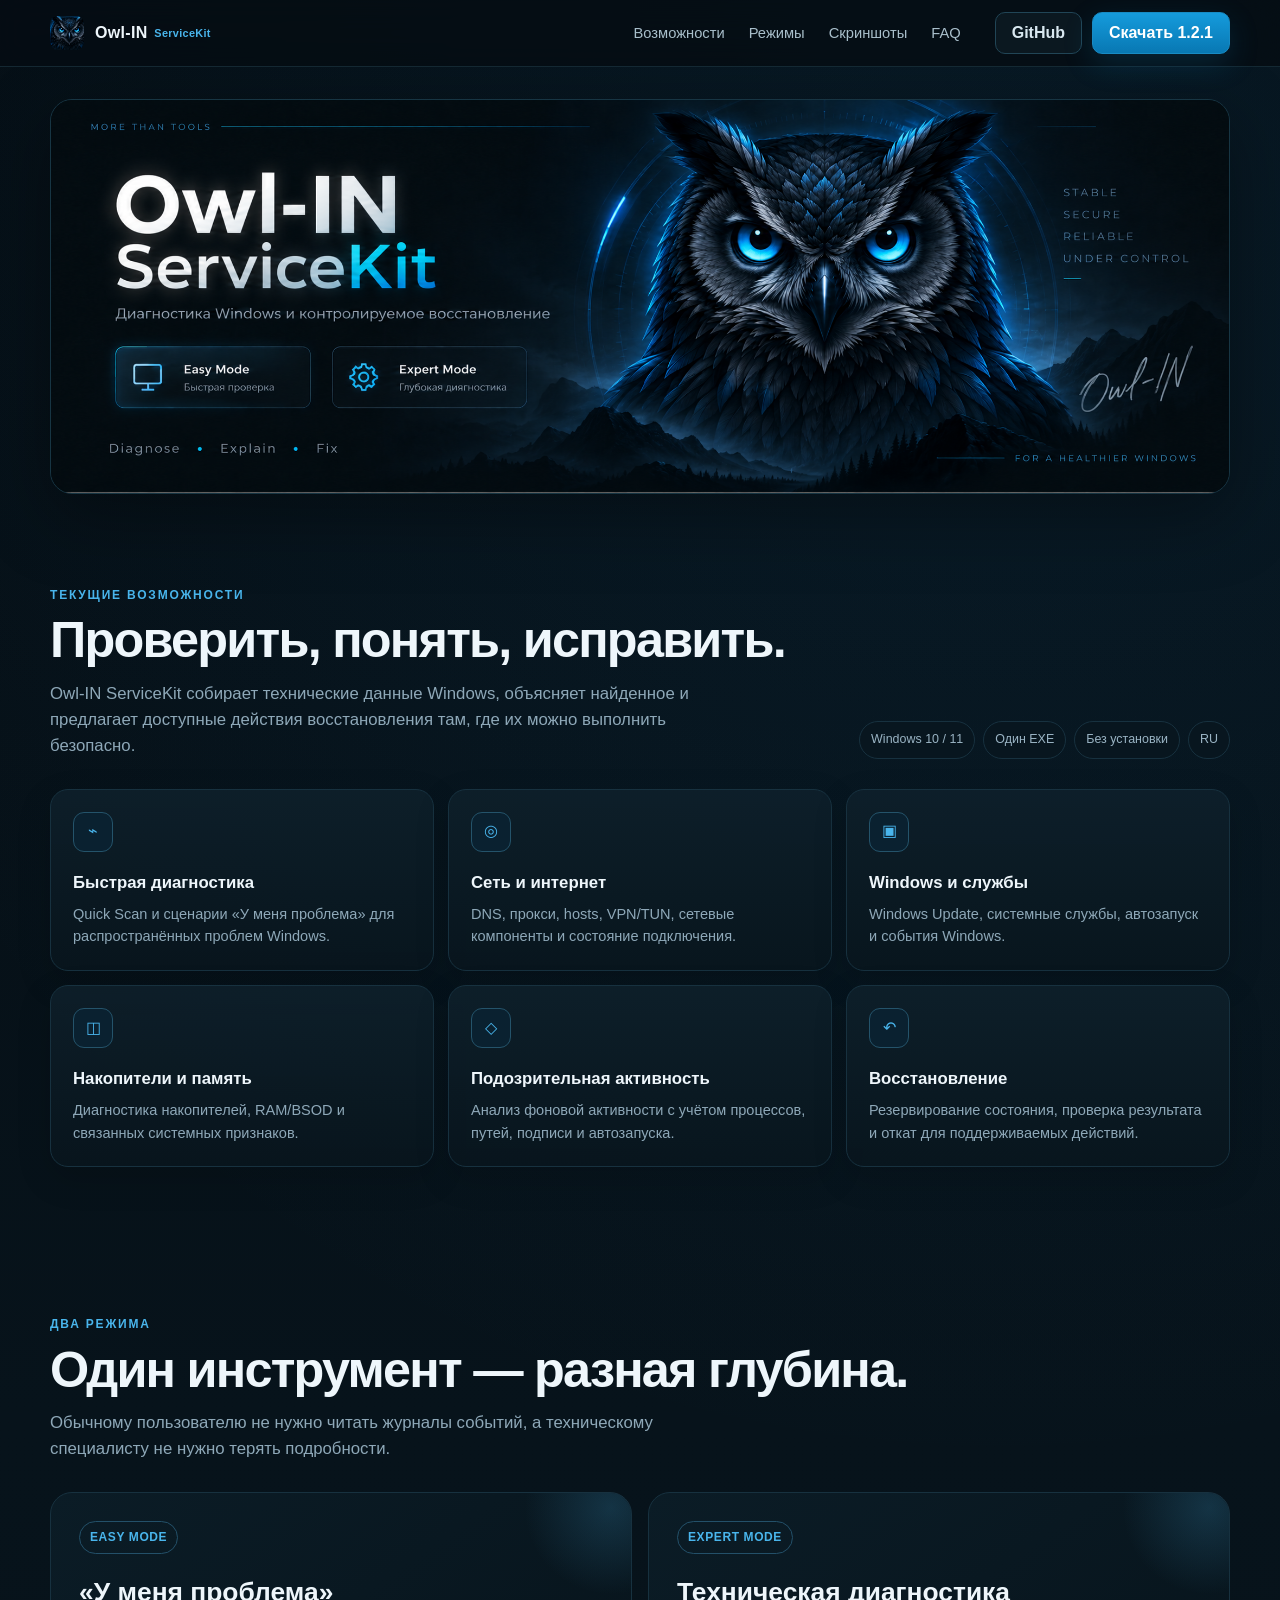
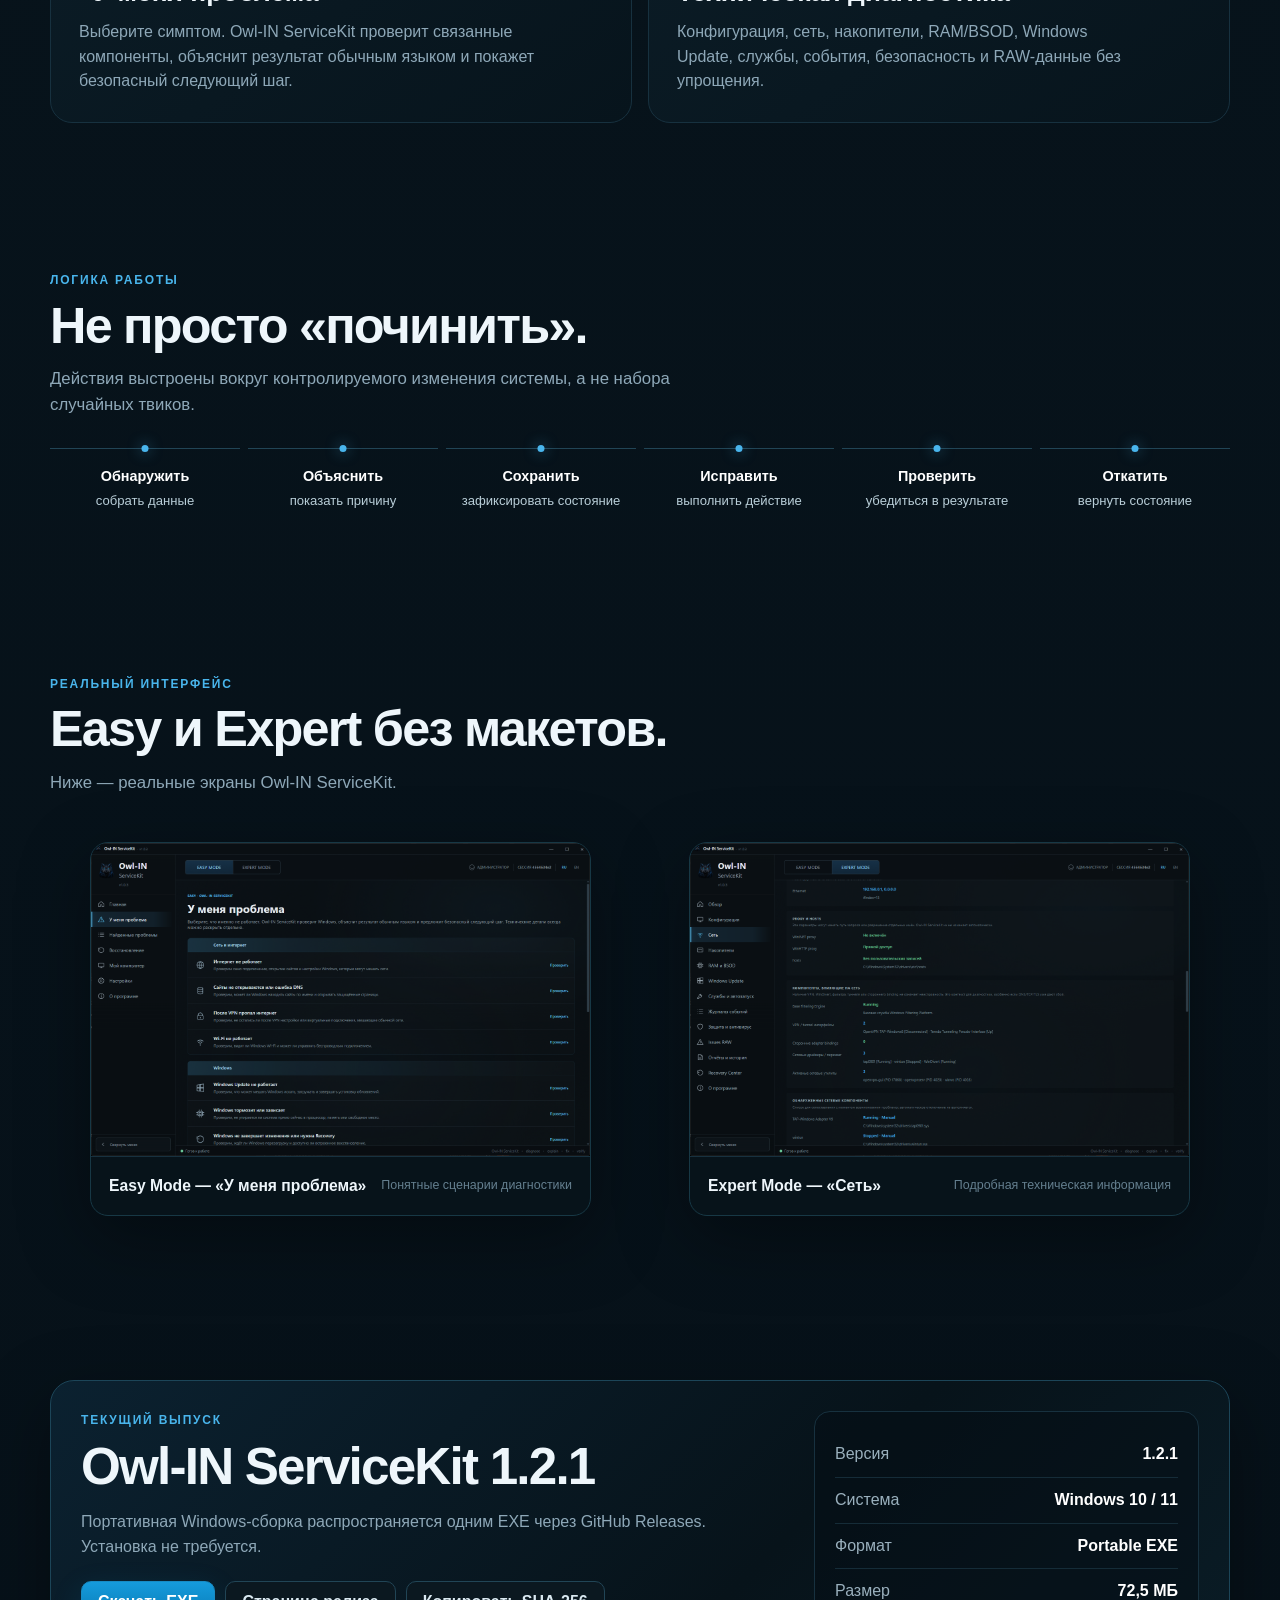
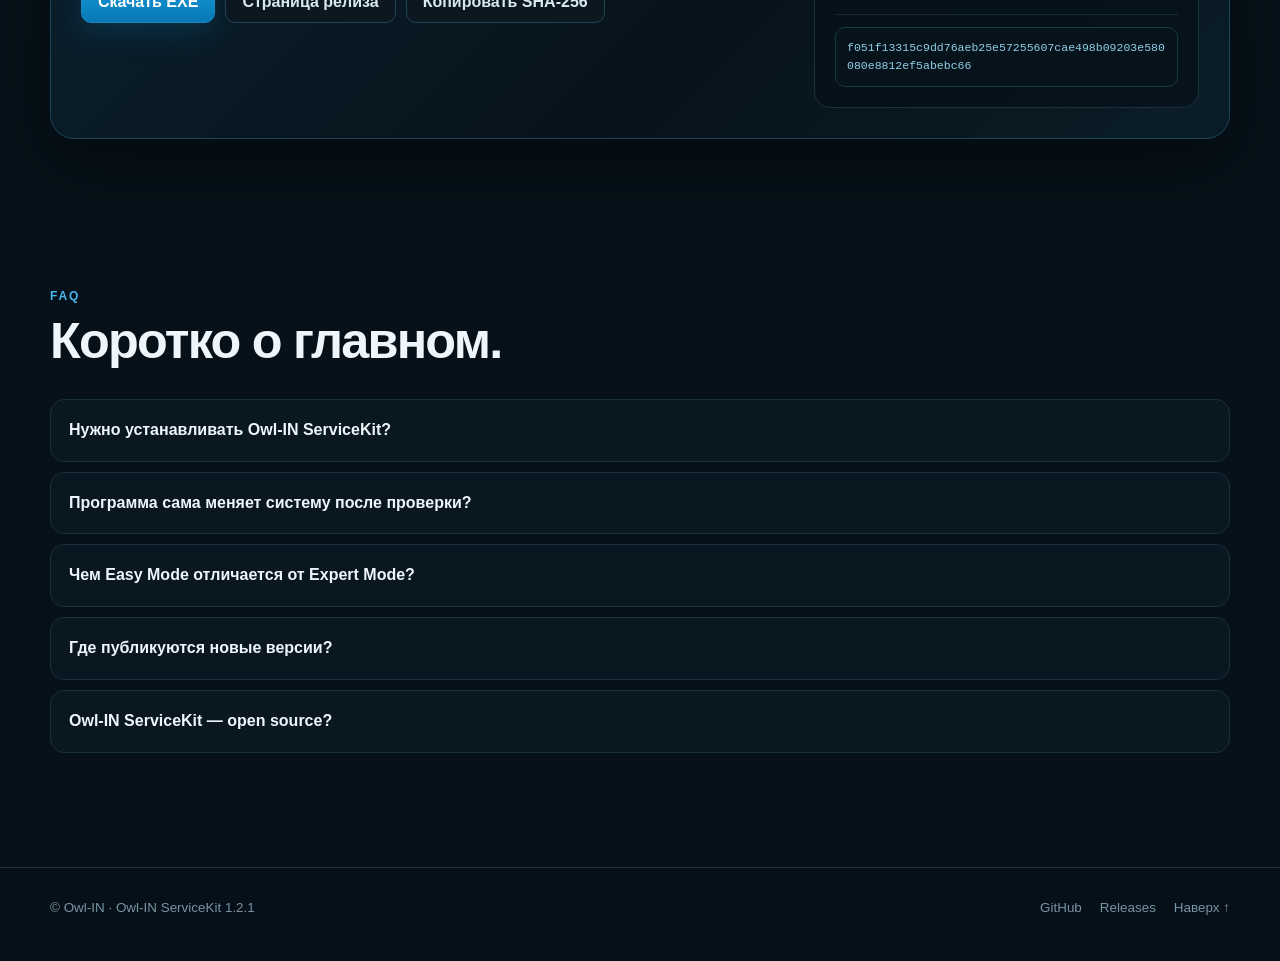
==== index.html @ bb589a6b "Ensure download goal is sent before navigation" ====
<!doctype html>
<html lang="ru">
<head>
  <meta charset="utf-8">
  <meta name="viewport" content="width=device-width, initial-scale=1">
  <!-- Yandex.Metrika counter -->
  <script>
    (function(m,e,t,r,i,k,a){m[i]=m[i]||function(){(m[i].a=m[i].a||[]).push(arguments)};
      m[i].l=1*new Date();for(var j=0;j<document.scripts.length;j++){if(document.scripts[j].src===r)return}
      k=e.createElement(t),a=e.getElementsByTagName(t)[0],k.async=1,k.src=r,a.parentNode.insertBefore(k,a)
    })(window,document,'script','https://mc.yandex.ru/metrika/tag.js?id=113502722','ym');
    ym(113502722,'init',{ssr:true,clickmap:true,ecommerce:'dataLayer',accurateTrackBounce:true,trackLinks:true});
  </script>
  <!-- /Yandex.Metrika counter -->
  <meta name="theme-color" content="#07131b">
  <meta name="color-scheme" content="dark">
  <title>Owl-IN — Owl-IN ServiceKit</title>
  <meta name="description" content="Owl-IN ServiceKit — портативная утилита для диагностики и контролируемого восстановления Windows 10/11. Easy Mode и Expert Mode, один EXE без установки.">
  <meta property="og:title" content="Owl-IN ServiceKit">
  <meta property="og:description" content="Диагностика Windows и контролируемое восстановление. Easy Mode и Expert Mode.">
  <meta property="og:type" content="website">
  <meta property="og:image" content="assets/hero.png">
  <meta name="twitter:card" content="summary_large_image">
  <link rel="icon" type="image/png" href="assets/favicon.png">
  <style>
    :root{
      --bg:#061018;
      --bg2:#091821;
      --panel:#0b1a23;
      --panel2:#0d202b;
      --line:#17313f;
      --line2:#214556;
      --text:#eef6fb;
      --muted:#8ea8b8;
      --muted2:#647f8f;
      --blue:#49b5ec;
      --blue2:#159ae0;
      --green:#69c596;
      --shadow:0 22px 70px rgba(0,0,0,.35);
      --radius:18px;
      --max:1180px;
    }
    *{box-sizing:border-box}
    html{scroll-behavior:smooth}
    body{margin:0;background:radial-gradient(circle at 78% 5%,rgba(32,136,200,.10),transparent 31%),linear-gradient(180deg,#050d13 0,#07131b 34%,#061018 100%);color:var(--text);font-family:Inter,"Segoe UI",Arial,sans-serif;line-height:1.55}
    a{color:inherit;text-decoration:none}
    button{font:inherit}
    img{display:block;max-width:100%}
    .wrap{width:min(calc(100% - 40px),var(--max));margin:0 auto}
    .topbar{position:sticky;top:0;z-index:30;border-bottom:1px solid rgba(67,119,145,.25);background:rgba(5,13,19,.82);backdrop-filter:blur(16px)}
    .nav{height:66px;display:flex;align-items:center;gap:28px}
    .brand{display:flex;align-items:center;gap:11px;font-weight:760;letter-spacing:.02em;white-space:nowrap}
    .brand img{width:34px;height:34px;border-radius:8px}
    .brand small{color:var(--blue);font-size:.68rem;font-weight:700;margin-left:2px;vertical-align:middle}
    .links{display:flex;align-items:center;gap:24px;margin-left:auto;color:#a9bfcb;font-size:.92rem}
    .links a:hover{color:white}
    .nav-actions{display:flex;gap:10px;margin-left:6px}
    .btn{display:inline-flex;align-items:center;justify-content:center;gap:8px;min-height:42px;padding:0 16px;border-radius:10px;border:1px solid var(--line2);background:#0b1820;color:#d9e8f0;font-weight:650;transition:.18s ease;cursor:pointer}
    .btn:hover{transform:translateY(-1px);border-color:#35708d;background:#0d202a}
    .btn:disabled{cursor:default;opacity:.5;transform:none}
    .btn.primary{border-color:#188bc4;background:linear-gradient(180deg,#159bdc,#0878b3);color:white;box-shadow:0 10px 30px rgba(20,156,222,.17)}
    .btn.primary:hover{background:linear-gradient(180deg,#20a9e9,#0784c3)}
    .menu-btn{display:none;margin-left:auto;width:42px;height:42px;border-radius:9px;border:1px solid var(--line);background:#091720;color:white}

    .hero{padding:32px 0 18px}
    .hero-banner{position:relative;border:1px solid #173543;border-radius:22px;overflow:hidden;background:#07121a;box-shadow:var(--shadow)}
    .hero-banner>img{width:100%;height:auto}
    .hero-mobile{display:none;min-height:660px;position:relative;overflow:hidden;border:1px solid #173543;border-radius:22px;background:#07121a;box-shadow:var(--shadow)}
    .hero-mobile::before{content:"";position:absolute;inset:0;background:linear-gradient(180deg,rgba(4,12,18,.16),rgba(4,12,18,.58) 48%,#061018 90%),url('assets/owl-mobile.jpg') center 4%/cover no-repeat}
    .hero-mobile .inner{position:relative;z-index:2;display:flex;min-height:660px;flex-direction:column;justify-content:flex-end;padding:34px 26px}
    .eyebrow{color:var(--blue);font-size:.78rem;font-weight:800;letter-spacing:.14em;text-transform:uppercase}
    .hero-mobile h1{font-size:clamp(2.6rem,12vw,4.2rem);line-height:.95;margin:10px 0 14px;letter-spacing:-.045em}
    .hero-mobile p{margin:0 0 20px;color:#b7cad5;font-size:1rem}
    .hero-actions{display:flex;flex-wrap:wrap;gap:10px}

    section{padding:74px 0}
    .section-head{display:grid;grid-template-columns:1fr auto;gap:28px;align-items:end;margin-bottom:30px}
    .kicker{color:var(--blue);font-size:.75rem;font-weight:800;letter-spacing:.15em;text-transform:uppercase;margin-bottom:9px}
    h2{font-size:clamp(2rem,4vw,3.15rem);line-height:1.08;letter-spacing:-.035em;margin:0}
    .section-lead{max-width:650px;color:var(--muted);margin:13px 0 0;font-size:1.05rem}
    .chips{display:flex;flex-wrap:wrap;justify-content:flex-end;gap:8px}
    .chip{padding:8px 11px;border:1px solid var(--line);border-radius:999px;color:#9ab4c4;background:#08161f;font-size:.78rem}

    .feature-grid{display:grid;grid-template-columns:repeat(3,1fr);gap:14px}
    .card{border:1px solid var(--line);border-radius:var(--radius);background:linear-gradient(180deg,rgba(14,32,43,.86),rgba(8,21,29,.88));padding:22px;box-shadow:0 12px 34px rgba(0,0,0,.15)}
    .card .icon{width:40px;height:40px;display:grid;place-items:center;border:1px solid #24536a;border-radius:11px;background:#0a2130;color:var(--blue);margin-bottom:18px}
    .card h3{font-size:1.05rem;margin:0 0 7px}
    .card p{margin:0;color:var(--muted);font-size:.91rem}

    .modes{display:grid;grid-template-columns:1fr 1fr;gap:16px}
    .mode{position:relative;min-height:220px;padding:28px;border-radius:22px;border:1px solid var(--line);background:linear-gradient(145deg,#0b1c26,#07141c);overflow:hidden}
    .mode::after{content:"";position:absolute;width:180px;height:180px;border-radius:50%;right:-70px;top:-75px;background:radial-gradient(circle,rgba(73,181,236,.18),transparent 68%)}
    .mode-label{display:inline-flex;border:1px solid #235069;border-radius:999px;padding:6px 10px;color:var(--blue);font-size:.75rem;font-weight:800;letter-spacing:.05em}
    .mode h3{font-size:1.65rem;margin:18px 0 7px}
    .mode p{color:var(--muted);max-width:460px;margin:0}

    .flow{display:grid;grid-template-columns:repeat(6,1fr);gap:8px}
    .flow-item{position:relative;padding:16px 10px;text-align:center;border-top:1px solid var(--line2);color:#b9ced8;font-size:.82rem}
    .flow-item strong{display:block;color:white;font-size:.9rem;margin-bottom:3px}
    .flow-item::before{content:"";width:7px;height:7px;background:var(--blue);border-radius:50%;position:absolute;top:-4px;left:50%;transform:translateX(-50%);box-shadow:0 0 14px rgba(73,181,236,.65)}

    .shot-grid{display:grid;grid-template-columns:1fr 1fr;gap:18px}
    .shot{border:1px solid #173845;border-radius:18px;overflow:hidden;background:#07131a;box-shadow:var(--shadow)}
    .shot img{width:100%;height:auto}
    .shot-meta{padding:17px 18px;border-top:1px solid var(--line);display:flex;justify-content:space-between;gap:14px;align-items:center}
    .shot-meta b{font-size:.98rem}
    .shot-meta span{color:var(--muted2);font-size:.78rem}

    .download-panel{display:grid;grid-template-columns:1.3fr .7fr;gap:18px;border:1px solid #1c4558;border-radius:24px;background:linear-gradient(135deg,#0b2130,#07131a 58%,#0a1d27);padding:30px;box-shadow:var(--shadow)}
    .download-panel h2{font-size:clamp(2rem,4.4vw,3.2rem)}
    .download-panel p{color:var(--muted);max-width:640px}
    .download-actions{display:flex;flex-wrap:wrap;gap:10px;margin-top:22px}
    .release-box{align-self:stretch;border:1px solid var(--line);border-radius:16px;background:rgba(4,14,21,.54);padding:20px;display:flex;flex-direction:column;justify-content:center}
    .release-line{display:flex;justify-content:space-between;gap:20px;padding:10px 0;border-bottom:1px solid #152c38;color:#9ab0bd}
    .release-line:last-child{border-bottom:0}
    .release-line strong{color:white;text-align:right}
    .hash{font-family:"Cascadia Code",Consolas,monospace;font-size:.72rem;word-break:break-all;color:#93cfe9;background:#06131b;border:1px solid #173745;border-radius:10px;padding:11px;margin-top:12px}
    .copy-status{height:19px;margin-top:8px;color:var(--green);font-size:.78rem}

    .faq{display:grid;gap:10px}
    details{border:1px solid var(--line);border-radius:14px;background:#081720;padding:0 18px}
    summary{cursor:pointer;font-weight:650;padding:18px 0;list-style:none}
    summary::-webkit-details-marker{display:none}
    details p{margin:0 0 18px;color:var(--muted)}

    footer{border-top:1px solid var(--line);margin-top:40px;padding:30px 0 42px;color:#7893a2;font-size:.84rem}
    .foot{display:flex;justify-content:space-between;gap:24px;align-items:center}
    .foot a:hover{color:white}
    .foot-links{display:flex;gap:18px;flex-wrap:wrap}

    .reveal{opacity:0;transform:translateY(18px);transition:opacity .5s ease,transform .5s ease}
    .reveal.visible{opacity:1;transform:none}

    @media(max-width:900px){
      .links{display:none;position:absolute;left:20px;right:20px;top:68px;padding:12px;border:1px solid var(--line);border-radius:14px;background:#07141d;box-shadow:var(--shadow);flex-direction:column;align-items:stretch;gap:0}
      .links.open{display:flex}
      .links a{padding:11px 10px;border-bottom:1px solid #102934}
      .links a:last-child{border-bottom:0}
      .nav-actions .btn:not(.primary){display:none}
      .menu-btn{display:grid;place-items:center}
      .feature-grid{grid-template-columns:1fr 1fr}
      .flow{grid-template-columns:repeat(3,1fr);row-gap:18px}
      .download-panel{grid-template-columns:1fr}
      .section-head{grid-template-columns:1fr}.chips{justify-content:flex-start}
    }
    @media(max-width:700px){
      .wrap{width:min(calc(100% - 24px),var(--max))}
      .hero{padding-top:16px}
      .hero-banner{display:none}.hero-mobile{display:block}
      section{padding:54px 0}
      .feature-grid,.modes,.shot-grid{grid-template-columns:1fr}
      .flow{grid-template-columns:1fr 1fr}
      .shot-meta{align-items:flex-start;flex-direction:column}
      .download-panel{padding:23px}
      .nav-actions .primary{padding:0 12px;font-size:.83rem}
      .brand span{font-size:.92rem}
      .foot{align-items:flex-start;flex-direction:column}
    }
    @media(max-width:430px){
      .flow{grid-template-columns:1fr}
      .hero-mobile .inner{padding:26px 20px}
      .nav{gap:8px}.brand img{width:30px;height:30px}
    }
    @media(prefers-reduced-motion:reduce){html{scroll-behavior:auto}.reveal{opacity:1;transform:none;transition:none}.btn{transition:none}}
  </style>
</head>
<body>
  <noscript><div><img src="https://mc.yandex.ru/watch/113502722" style="position:absolute;left:-9999px" alt=""></div></noscript>
  <header class="topbar">
    <div class="wrap nav">
      <a class="brand" href="#top" aria-label="Owl-IN">
        <img src="assets/favicon.png" alt="">
        <span>Owl-IN <small>ServiceKit</small></span>
      </a>
      <nav class="links" id="navLinks">
        <a href="#features">Возможности</a>
        <a href="#modes">Режимы</a>
        <a href="#screens">Скриншоты</a>
        <a href="#faq">FAQ</a>
      </nav>
      <div class="nav-actions">
        <a class="btn" href="https://github.com/Owl-IN-ex/Owl-IN-ServiceKit" target="_blank" rel="noreferrer">GitHub</a>
        <a class="btn primary" data-release-download data-release-label href="https://github.com/Owl-IN-ex/Owl-IN-ServiceKit/releases/download/v1.2.1/Owl-IN-ServiceKit-1.2.1.exe">Скачать 1.2.1</a>
      </div>
      <button class="menu-btn" id="menuBtn" aria-label="Открыть меню" aria-expanded="false">☰</button>
    </div>
  </header>

  <main id="top">
    <div class="wrap hero">
      <div class="hero-banner">
        <img src="assets/hero.png" alt="Owl-IN ServiceKit — диагностика Windows и контролируемое восстановление">
      </div>
      <div class="hero-mobile">
        <div class="inner">
          <div class="eyebrow">Owl-IN</div>
          <h1>ServiceKit</h1>
          <p>Диагностика Windows и контролируемое восстановление. Два режима — для быстрого решения проблемы и для подробного технического анализа.</p>
          <div class="hero-actions">
            <a class="btn primary" data-release-download data-release-label href="https://github.com/Owl-IN-ex/Owl-IN-ServiceKit/releases/download/v1.2.1/Owl-IN-ServiceKit-1.2.1.exe">Скачать 1.2.1</a>
            <a class="btn" href="#screens">Посмотреть интерфейс</a>
          </div>
        </div>
      </div>
    </div>

    <section id="features">
      <div class="wrap">
        <div class="section-head reveal">
          <div>
            <div class="kicker">Текущие возможности</div>
            <h2>Проверить, понять, исправить.</h2>
            <p class="section-lead">Owl-IN ServiceKit собирает технические данные Windows, объясняет найденное и предлагает доступные действия восстановления там, где их можно выполнить безопасно.</p>
          </div>
          <div class="chips">
            <span class="chip">Windows 10 / 11</span><span class="chip">Один EXE</span><span class="chip">Без установки</span><span class="chip">RU</span>
          </div>
        </div>
        <div class="feature-grid">
          <article class="card reveal"><div class="icon">⌁</div><h3>Быстрая диагностика</h3><p>Quick Scan и сценарии «У меня проблема» для распространённых проблем Windows.</p></article>
          <article class="card reveal"><div class="icon">◎</div><h3>Сеть и интернет</h3><p>DNS, прокси, hosts, VPN/TUN, сетевые компоненты и состояние подключения.</p></article>
          <article class="card reveal"><div class="icon">▣</div><h3>Windows и службы</h3><p>Windows Update, системные службы, автозапуск и события Windows.</p></article>
          <article class="card reveal"><div class="icon">◫</div><h3>Накопители и память</h3><p>Диагностика накопителей, RAM/BSOD и связанных системных признаков.</p></article>
          <article class="card reveal"><div class="icon">◇</div><h3>Подозрительная активность</h3><p>Анализ фоновой активности с учётом процессов, путей, подписи и автозапуска.</p></article>
          <article class="card reveal"><div class="icon">↶</div><h3>Восстановление</h3><p>Резервирование состояния, проверка результата и откат для поддерживаемых действий.</p></article>
        </div>
      </div>
    </section>

    <section id="modes">
      <div class="wrap">
        <div class="section-head reveal"><div><div class="kicker">Два режима</div><h2>Один инструмент — разная глубина.</h2><p class="section-lead">Обычному пользователю не нужно читать журналы событий, а техническому специалисту не нужно терять подробности.</p></div></div>
        <div class="modes">
          <article class="mode reveal"><span class="mode-label">EASY MODE</span><h3>«У меня проблема»</h3><p>Выберите симптом. Owl-IN ServiceKit проверит связанные компоненты, объяснит результат обычным языком и покажет безопасный следующий шаг.</p></article>
          <article class="mode reveal"><span class="mode-label">EXPERT MODE</span><h3>Техническая диагностика</h3><p>Конфигурация, сеть, накопители, RAM/BSOD, Windows Update, службы, события, безопасность и RAW-данные без упрощения.</p></article>
        </div>
      </div>
    </section>

    <section>
      <div class="wrap">
        <div class="section-head reveal"><div><div class="kicker">Логика работы</div><h2>Не просто «починить».</h2><p class="section-lead">Действия выстроены вокруг контролируемого изменения системы, а не набора случайных твиков.</p></div></div>
        <div class="flow reveal">
          <div class="flow-item"><strong>Обнаружить</strong>собрать данные</div>
          <div class="flow-item"><strong>Объяснить</strong>показать причину</div>
          <div class="flow-item"><strong>Сохранить</strong>зафиксировать состояние</div>
          <div class="flow-item"><strong>Исправить</strong>выполнить действие</div>
          <div class="flow-item"><strong>Проверить</strong>убедиться в результате</div>
          <div class="flow-item"><strong>Откатить</strong>вернуть состояние</div>
        </div>
      </div>
    </section>

    <section id="screens">
      <div class="wrap">
        <div class="section-head reveal"><div><div class="kicker">Реальный интерфейс</div><h2>Easy и Expert без макетов.</h2><p class="section-lead">Ниже — реальные экраны Owl-IN ServiceKit.</p></div></div>
        <div class="shot-grid">
          <figure class="shot reveal"><img src="assets/easy-mode.png" alt="Owl-IN ServiceKit Easy Mode — У меня проблема"><figcaption class="shot-meta"><b>Easy Mode — «У меня проблема»</b><span>Понятные сценарии диагностики</span></figcaption></figure>
          <figure class="shot reveal"><img src="assets/expert-mode.png" alt="Owl-IN ServiceKit Expert Mode — Сеть"><figcaption class="shot-meta"><b>Expert Mode — «Сеть»</b><span>Подробная техническая информация</span></figcaption></figure>
        </div>
      </div>
    </section>

    <section id="download">
      <div class="wrap">
        <div class="download-panel reveal">
          <div>
            <div class="kicker">Текущий выпуск</div>
            <h2 id="releaseTitle">Owl-IN ServiceKit 1.2.1</h2>
            <p>Портативная Windows-сборка распространяется одним EXE через GitHub Releases. Установка не требуется.</p>
            <div class="download-actions">
              <a class="btn primary" data-release-download href="https://github.com/Owl-IN-ex/Owl-IN-ServiceKit/releases/download/v1.2.1/Owl-IN-ServiceKit-1.2.1.exe">Скачать EXE</a>
              <a class="btn" id="releasePage" href="https://github.com/Owl-IN-ex/Owl-IN-ServiceKit/releases/tag/v1.2.1" target="_blank" rel="noreferrer">Страница релиза</a>
              <button class="btn" id="copyHash">Копировать SHA-256</button>
            </div>
            <div class="copy-status" id="copyStatus" aria-live="polite"></div>
          </div>
          <div class="release-box">
            <div class="release-line"><span>Версия</span><strong id="releaseVersion">1.2.1</strong></div>
            <div class="release-line"><span>Система</span><strong>Windows 10 / 11</strong></div>
            <div class="release-line"><span>Формат</span><strong>Portable EXE</strong></div>
            <div class="release-line" id="releaseSizeLine" hidden><span>Размер</span><strong id="releaseSize"></strong></div>
            <div class="hash" id="hash">472cc302dd092867ef49af3ea253df418f4377e4ea17a2057ef4b9020ded1d7d</div>
          </div>
        </div>
      </div>
    </section>

    <section id="faq">
      <div class="wrap">
        <div class="section-head reveal"><div><div class="kicker">FAQ</div><h2>Коротко о главном.</h2></div></div>
        <div class="faq">
          <details class="reveal"><summary>Нужно устанавливать Owl-IN ServiceKit?</summary><p>Нет. Текущий публичный выпуск запускается из одного EXE без отдельной установки.</p></details>
          <details class="reveal"><summary>Программа сама меняет систему после проверки?</summary><p>Диагностика и изменение состояния разделены. Доступные действия восстановления выполняются отдельно; для поддерживаемых действий используется резервирование, проверка результата и откат.</p></details>
          <details class="reveal"><summary>Чем Easy Mode отличается от Expert Mode?</summary><p>Easy Mode строится вокруг симптомов и понятного объяснения результата. Expert Mode показывает подробные технические данные и инструменты диагностики.</p></details>
          <details class="reveal"><summary>Где публикуются новые версии?</summary><p>Официальные публичные сборки размещаются в GitHub Releases репозитория Owl-IN ServiceKit.</p></details>
          <details class="reveal"><summary>Owl-IN ServiceKit — open source?</summary><p>Нет. Публично доступна релизная сборка и документация проекта; исходный код текущей версии не опубликован.</p></details>
        </div>
      </div>
    </section>
  </main>

  <footer>
    <div class="wrap foot">
      <div>© Owl-IN · Owl-IN ServiceKit <span id="footerVersion">1.2.1</span></div>
      <div class="foot-links"><a href="https://github.com/Owl-IN-ex/Owl-IN-ServiceKit" target="_blank" rel="noreferrer">GitHub</a><a href="https://github.com/Owl-IN-ex/Owl-IN-ServiceKit/releases" target="_blank" rel="noreferrer">Releases</a><a href="#top">Наверх ↑</a></div>
    </div>
  </footer>

  <script>
    const menuBtn=document.getElementById('menuBtn');
    const navLinks=document.getElementById('navLinks');
    menuBtn?.addEventListener('click',()=>{
      const open=navLinks.classList.toggle('open');
      menuBtn.setAttribute('aria-expanded',String(open));
      menuBtn.textContent=open?'×':'☰';
    });
    navLinks?.querySelectorAll('a').forEach(a=>a.addEventListener('click',()=>{
      navLinks.classList.remove('open');menuBtn?.setAttribute('aria-expanded','false');if(menuBtn)menuBtn.textContent='☰';
    }));

    const io=('IntersectionObserver' in window)?new IntersectionObserver(entries=>{
      entries.forEach(e=>{if(e.isIntersecting){e.target.classList.add('visible');io.unobserve(e.target)}})
    },{threshold:.08,rootMargin:'0px 0px -35px'}):null;
    document.querySelectorAll('.reveal').forEach(el=>io?io.observe(el):el.classList.add('visible'));

    const RELEASE_API='https://api.github.com/repos/Owl-IN-ex/Owl-IN-ServiceKit/releases/latest';
    const RELEASE_CACHE_KEY='owl-in-latest-release-v3';
    let displayedVersion=document.getElementById('releaseVersion').textContent.trim();
    const compareVersions=(a,b)=>{
      const left=cleanVersion(a).split('.').map(Number);
      const right=cleanVersion(b).split('.').map(Number);
      for(let i=0;i<Math.max(left.length,right.length);i++){
        const delta=(left[i]||0)-(right[i]||0);if(delta)return Math.sign(delta);
      }
      return 0;
    };
    let currentHash='f051f13315c9dd76aeb25e57255607cae498b09203e580080e8812ef5abebc66';

    const cleanVersion=tag=>String(tag||'').replace(/^v/i,'');
    const formatBytes=bytes=>{
      if(!Number.isFinite(bytes)||bytes<=0)return '';
      const units=['Б','КБ','МБ','ГБ'];let value=bytes;let unit=0;
      while(value>=1024&&unit<units.length-1){value/=1024;unit++}
      return `${value.toLocaleString('ru-RU',{maximumFractionDigits:unit?1:0})} ${units[unit]}`;
    };
    const applyRelease=release=>{
      const assets=Array.isArray(release?.assets)?release.assets:[];
      const asset=assets.find(item=>/owl-in.*servicekit.*\.exe$/i.test(item.name))||assets.find(item=>/\.exe$/i.test(item.name));
      const version=cleanVersion(release?.tag_name);
      if(!asset?.browser_download_url||!/^\d+\.\d+\.\d+$/.test(version)||!release?.html_url)return false;
      if(compareVersions(version,displayedVersion)<0)return false;
      displayedVersion=version;

      document.querySelectorAll('[data-release-download]').forEach(link=>link.href=asset.browser_download_url);
      document.querySelectorAll('[data-release-label]').forEach(link=>link.textContent=`Скачать ${version}`);
      document.getElementById('releaseTitle').textContent=`Owl-IN ServiceKit ${version}`;
      document.getElementById('releaseVersion').textContent=version;
      document.getElementById('footerVersion').textContent=version;
      document.getElementById('releasePage').href=release.html_url;

      const size=formatBytes(asset.size);
      if(size){document.getElementById('releaseSize').textContent=size;document.getElementById('releaseSizeLine').hidden=false}

      const digest=String(asset.digest||'').replace(/^sha256:/i,'').toLowerCase();
      const hashElement=document.getElementById('hash');
      const copyButton=document.getElementById('copyHash');
      if(/^[a-f0-9]{64}$/.test(digest)){
        currentHash=digest;hashElement.textContent=digest;copyButton.disabled=false;copyButton.hidden=false;
      }else{
        currentHash='';hashElement.textContent='SHA-256 не опубликован';copyButton.disabled=true;copyButton.hidden=true;
      }
      return true;
    };
    const manifestRelease=data=>({
      tag_name:data.tag||data.version,
      html_url:data.releaseUrl,
      assets:[{name:'Owl-IN-ServiceKit.exe',browser_download_url:data.downloadUrl,
        size:data.size,digest:data.sha256?`sha256:${data.sha256}`:''}]
    });
    const fetchRelease=async(url,isManifest=false)=>{
      const controller=new AbortController();
      const timer=setTimeout(()=>controller.abort(),6500);
      try{
        const response=await fetch(`${url}?t=${Date.now()}`,{cache:'no-store',signal:controller.signal});
        if(!response.ok)throw new Error(`Release source: ${response.status}`);
        const data=await response.json();
        const release=isManifest?manifestRelease(data):data;
        if(applyRelease(release)){
          try{localStorage.setItem(RELEASE_CACHE_KEY,JSON.stringify({savedAt:Date.now(),release}))}catch(e){}
        }
      }catch(e){/* Keep the validated release embedded in the deployed page. */}
      finally{clearTimeout(timer)}
    };
    const syncLatestRelease=async()=>{
      try{
        const cached=JSON.parse(localStorage.getItem(RELEASE_CACHE_KEY)||'null');
        if(cached?.release)applyRelease(cached.release);
      }catch(e){}
      // Same-origin metadata works even when GitHub API is unreachable in the browser.
      await Promise.allSettled([fetchRelease('./release.json',true),fetchRelease(RELEASE_API)]);
    };
    syncLatestRelease();
    document.querySelectorAll('[data-release-download]').forEach(link=>link.addEventListener('click',event=>{
      if(typeof window.ym!=='function'||event.ctrlKey||event.metaKey||event.shiftKey||event.altKey)return;
      event.preventDefault();
      const href=link.href;
      let navigationStarted=false;
      const continueDownload=()=>{
        if(navigationStarted)return;
        navigationStarted=true;
        window.location.href=href;
      };
      window.ym(113502722,'reachGoal','download_exe',{},continueDownload);
      setTimeout(continueDownload,800);
    }));
    document.addEventListener('visibilitychange',()=>{if(!document.hidden)syncLatestRelease()});

    document.getElementById('copyHash')?.addEventListener('click',async()=>{
      const status=document.getElementById('copyStatus');
      if(!currentHash)return;
      try{
        if(navigator.clipboard && window.isSecureContext){await navigator.clipboard.writeText(currentHash)}
        else{
          const t=document.createElement('textarea');t.value=currentHash;t.style.position='fixed';t.style.opacity='0';document.body.appendChild(t);t.select();document.execCommand('copy');t.remove();
        }
        status.textContent='SHA-256 скопирован';setTimeout(()=>status.textContent='',2200);
      }catch(e){status.textContent='Не удалось скопировать — выделите хэш вручную';}
    });
  </script>
</body>
</html>
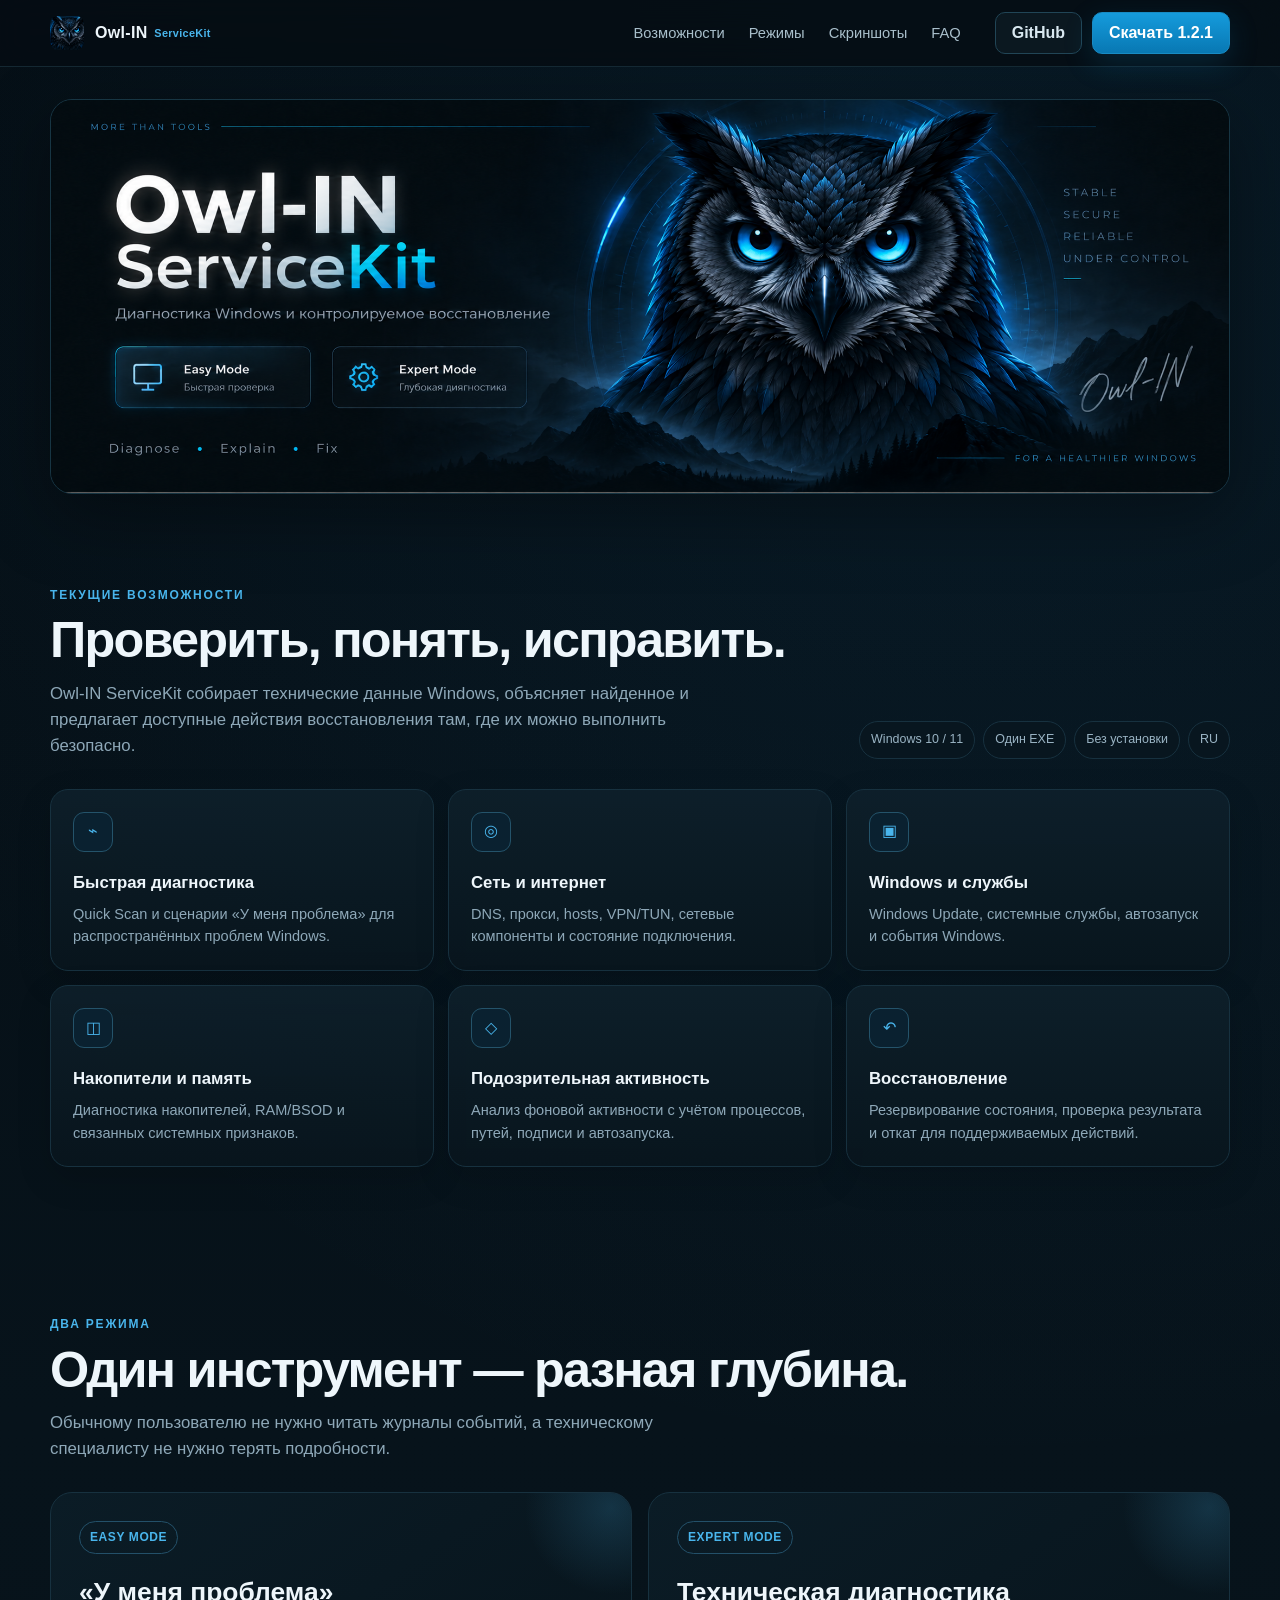
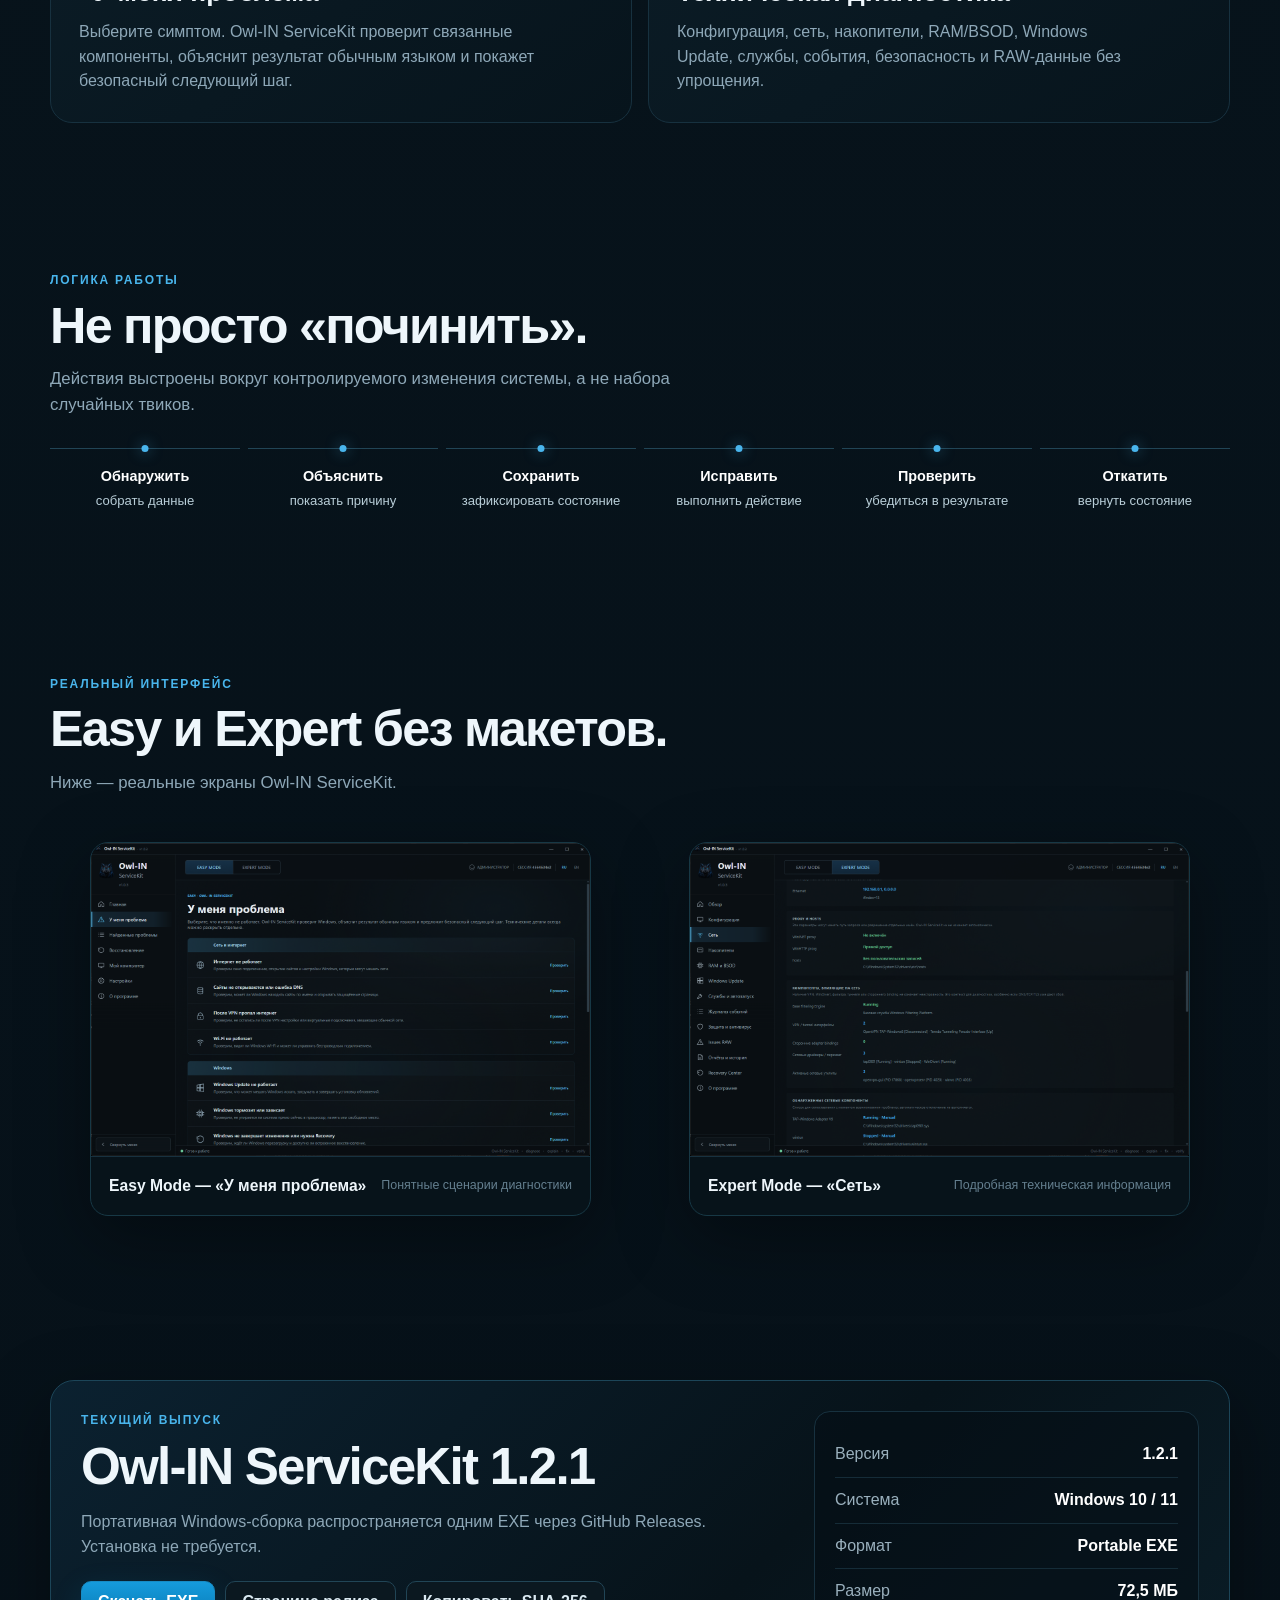
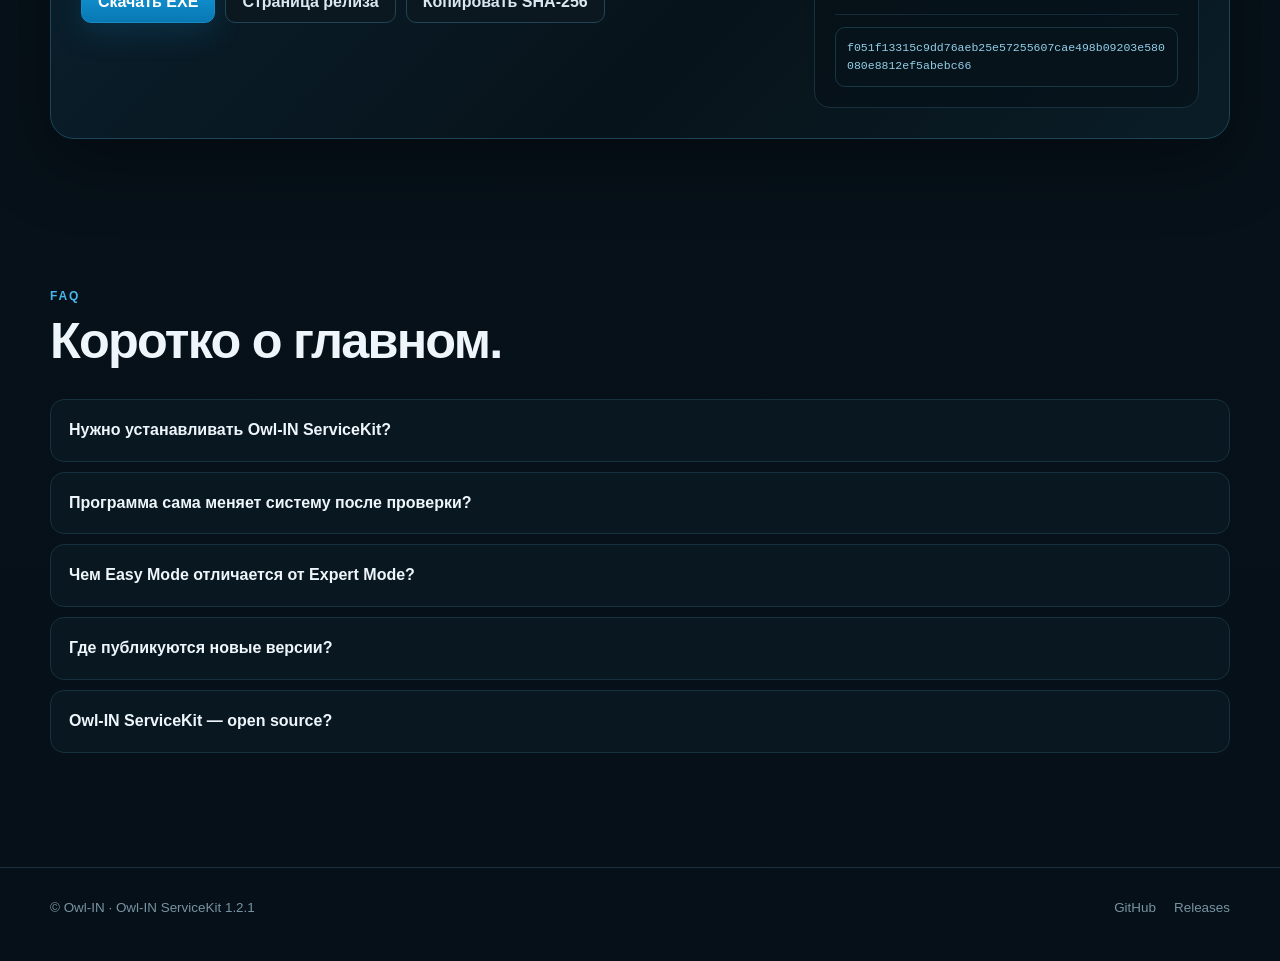
==== commit c12294cb: "Add floating back-to-top button" ====
--- a/index.html
+++ b/index.html
@@ -127,6 +127,9 @@
     .foot{display:flex;justify-content:space-between;gap:24px;align-items:center}
     .foot a:hover{color:white}
     .foot-links{display:flex;gap:18px;flex-wrap:wrap}
+    .to-top{position:fixed;right:24px;bottom:24px;z-index:25;width:44px;height:44px;border:1px solid #285b72;border-radius:13px;background:rgba(9,27,37,.92);color:#bfeaff;font-size:1.25rem;cursor:pointer;box-shadow:0 12px 34px rgba(0,0,0,.3);backdrop-filter:blur(12px);opacity:0;visibility:hidden;transform:translateY(10px);transition:opacity .18s ease,transform .18s ease,visibility .18s ease,border-color .18s ease,background .18s ease}
+    .to-top.visible{opacity:1;visibility:visible;transform:none}
+    .to-top:hover{border-color:#49b5ec;background:#0d2633;color:#fff}
 
     .reveal{opacity:0;transform:translateY(18px);transition:opacity .5s ease,transform .5s ease}
     .reveal.visible{opacity:1;transform:none}
@@ -155,6 +158,7 @@
       .nav-actions .primary{padding:0 12px;font-size:.83rem}
       .brand span{font-size:.92rem}
       .foot{align-items:flex-start;flex-direction:column}
+      .to-top{right:14px;bottom:14px}
     }
     @media(max-width:430px){
       .flow{grid-template-columns:1fr}
@@ -300,16 +304,23 @@
     </section>
   </main>
 
+  <button class="to-top" id="toTop" type="button" aria-label="Наверх" title="Наверх">↑</button>
+
   <footer>
     <div class="wrap foot">
       <div>© Owl-IN · Owl-IN ServiceKit <span id="footerVersion">1.2.1</span></div>
-      <div class="foot-links"><a href="https://github.com/Owl-IN-ex/Owl-IN-ServiceKit" target="_blank" rel="noreferrer">GitHub</a><a href="https://github.com/Owl-IN-ex/Owl-IN-ServiceKit/releases" target="_blank" rel="noreferrer">Releases</a><a href="#top">Наверх ↑</a></div>
+      <div class="foot-links"><a href="https://github.com/Owl-IN-ex/Owl-IN-ServiceKit" target="_blank" rel="noreferrer">GitHub</a><a href="https://github.com/Owl-IN-ex/Owl-IN-ServiceKit/releases" target="_blank" rel="noreferrer">Releases</a></div>
     </div>
   </footer>
 
   <script>
     const menuBtn=document.getElementById('menuBtn');
     const navLinks=document.getElementById('navLinks');
+    const toTop=document.getElementById('toTop');
+    const syncToTop=()=>toTop?.classList.toggle('visible',window.scrollY>520);
+    window.addEventListener('scroll',syncToTop,{passive:true});
+    toTop?.addEventListener('click',()=>window.scrollTo({top:0,behavior:'smooth'}));
+    syncToTop();
     menuBtn?.addEventListener('click',()=>{
       const open=navLinks.classList.toggle('open');
       menuBtn.setAttribute('aria-expanded',String(open));
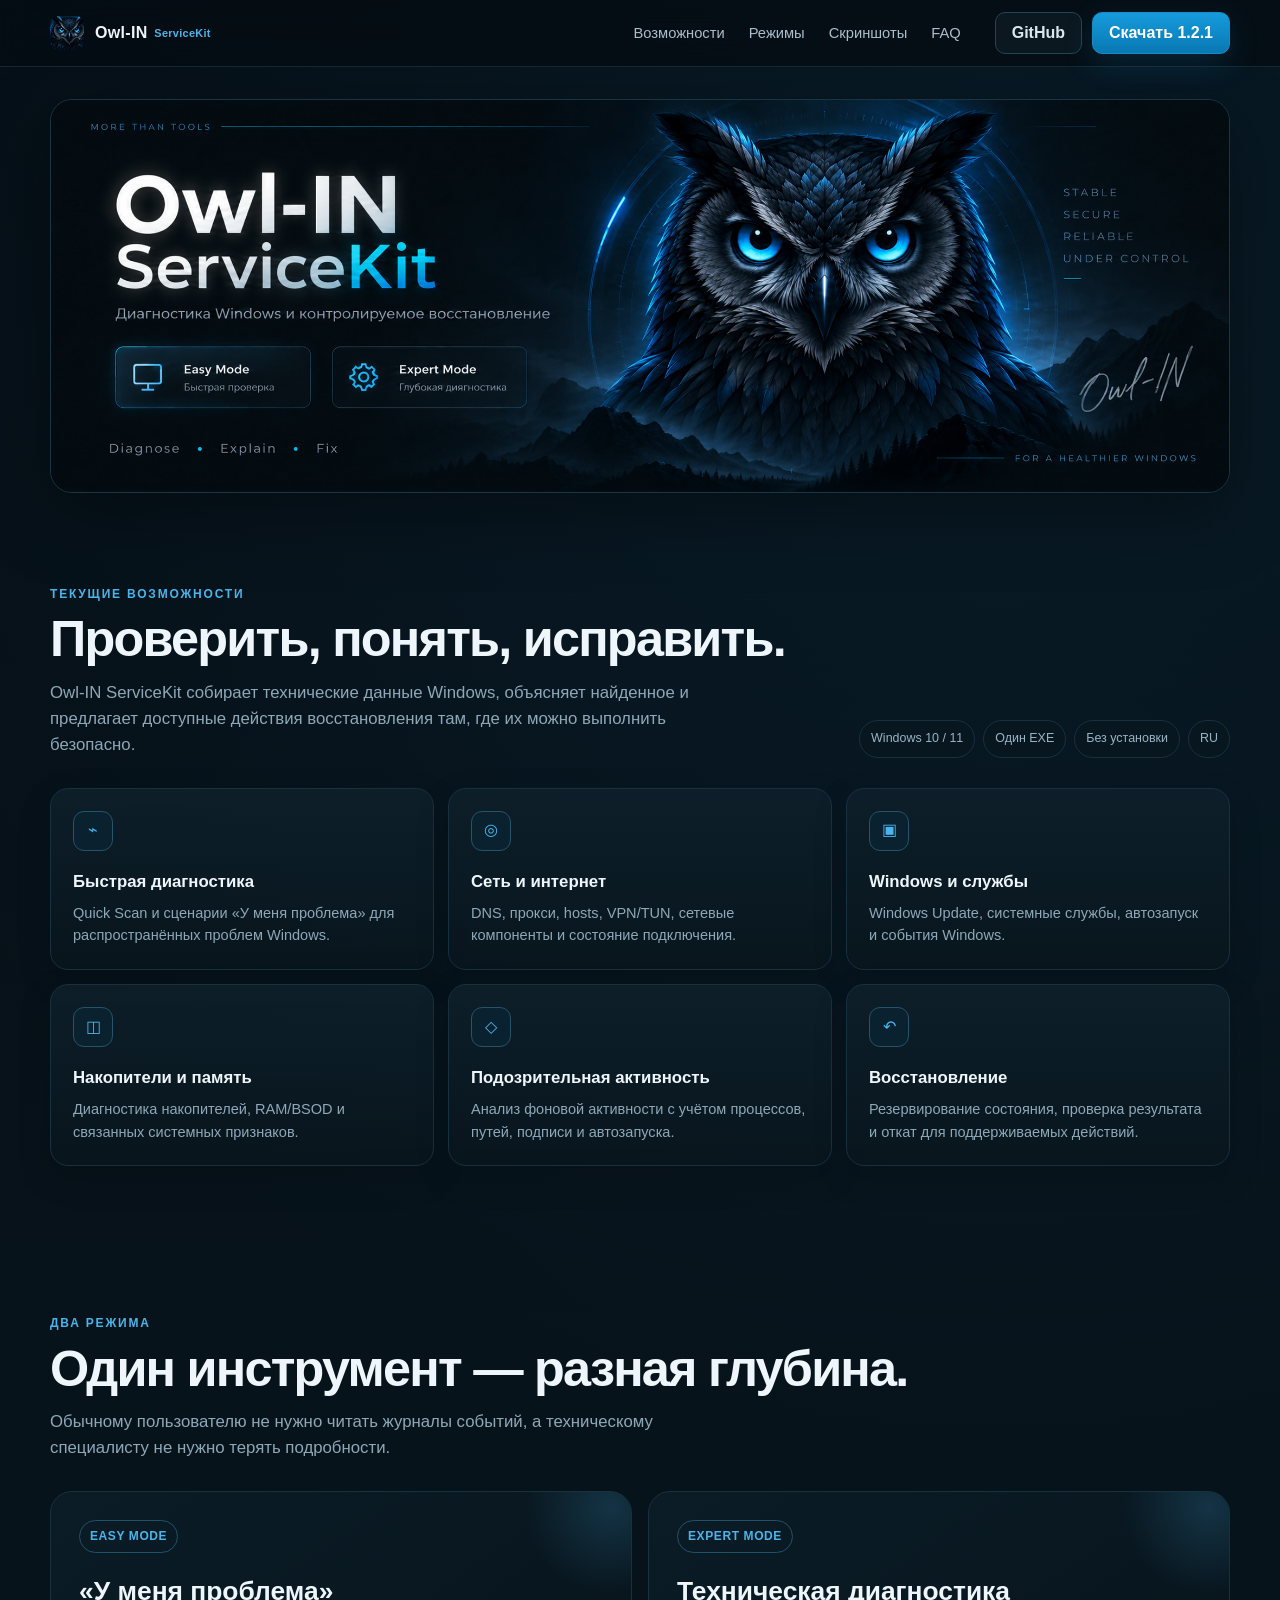
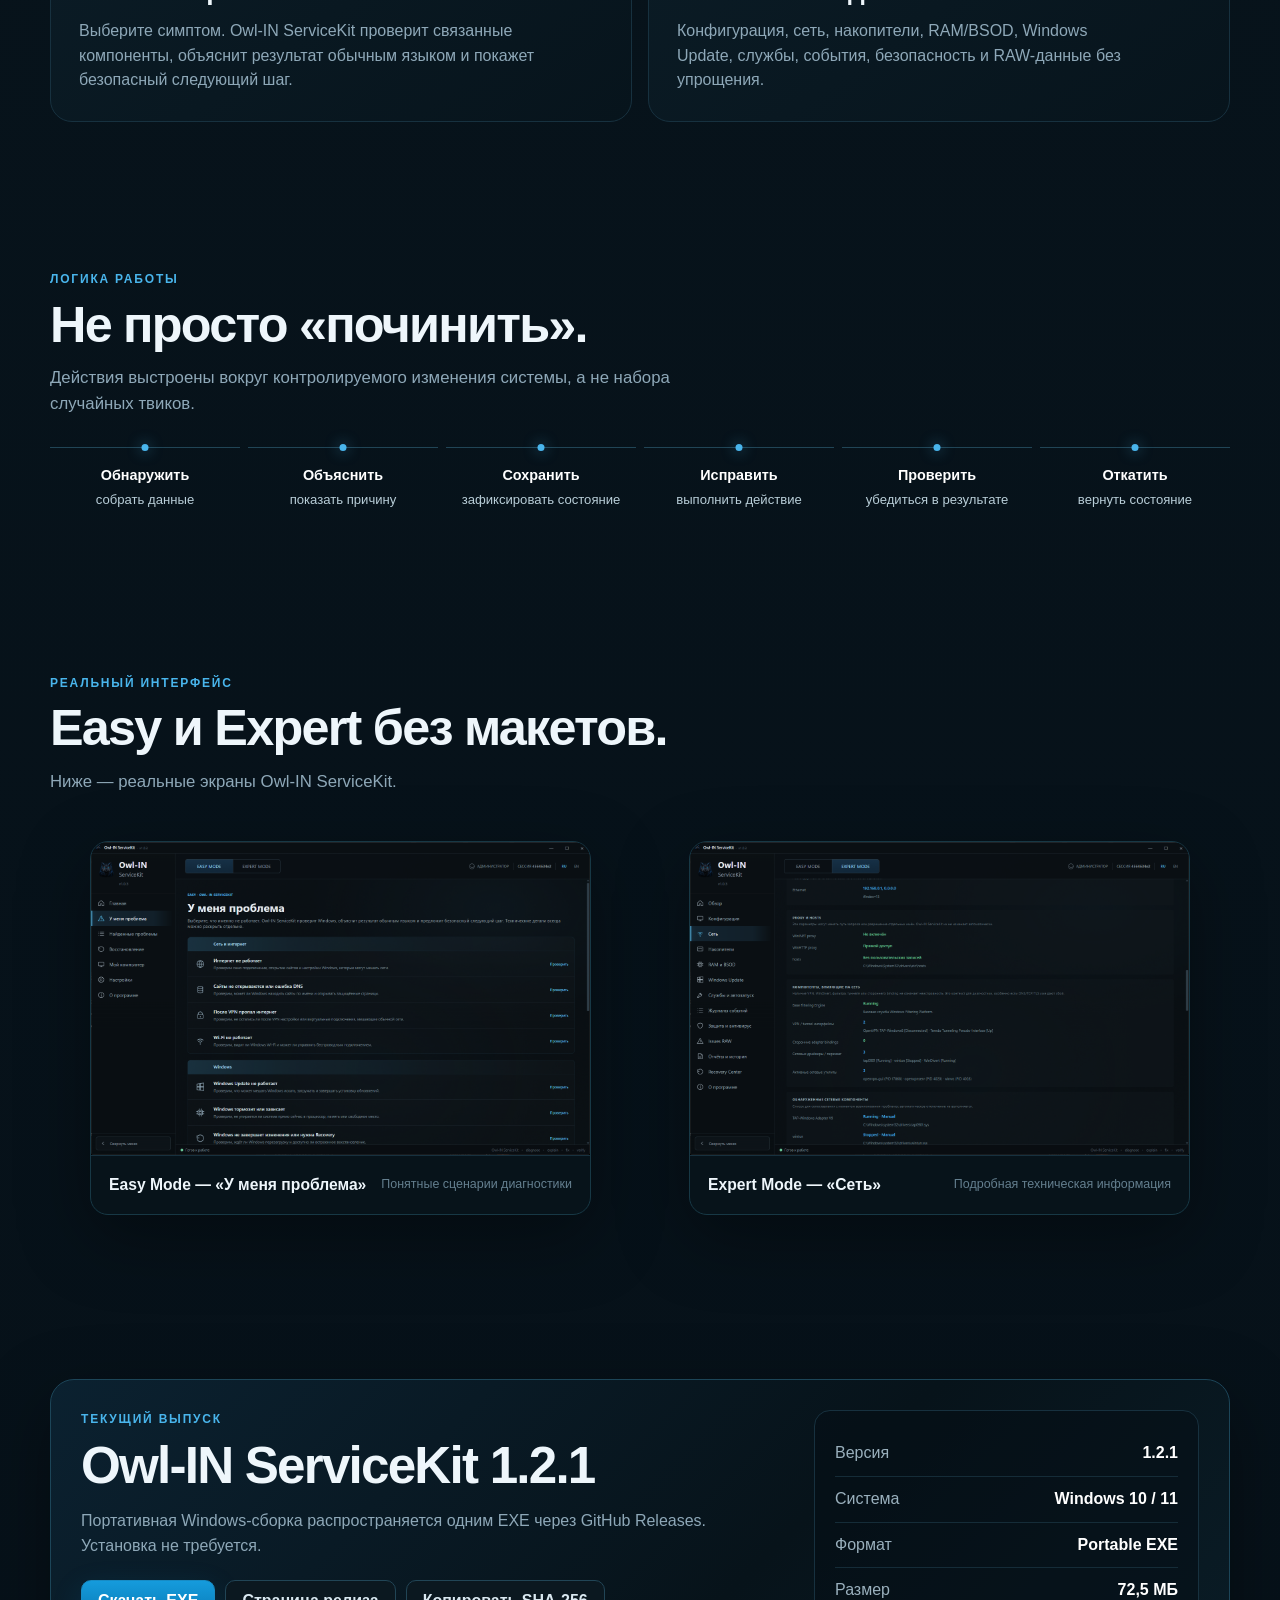
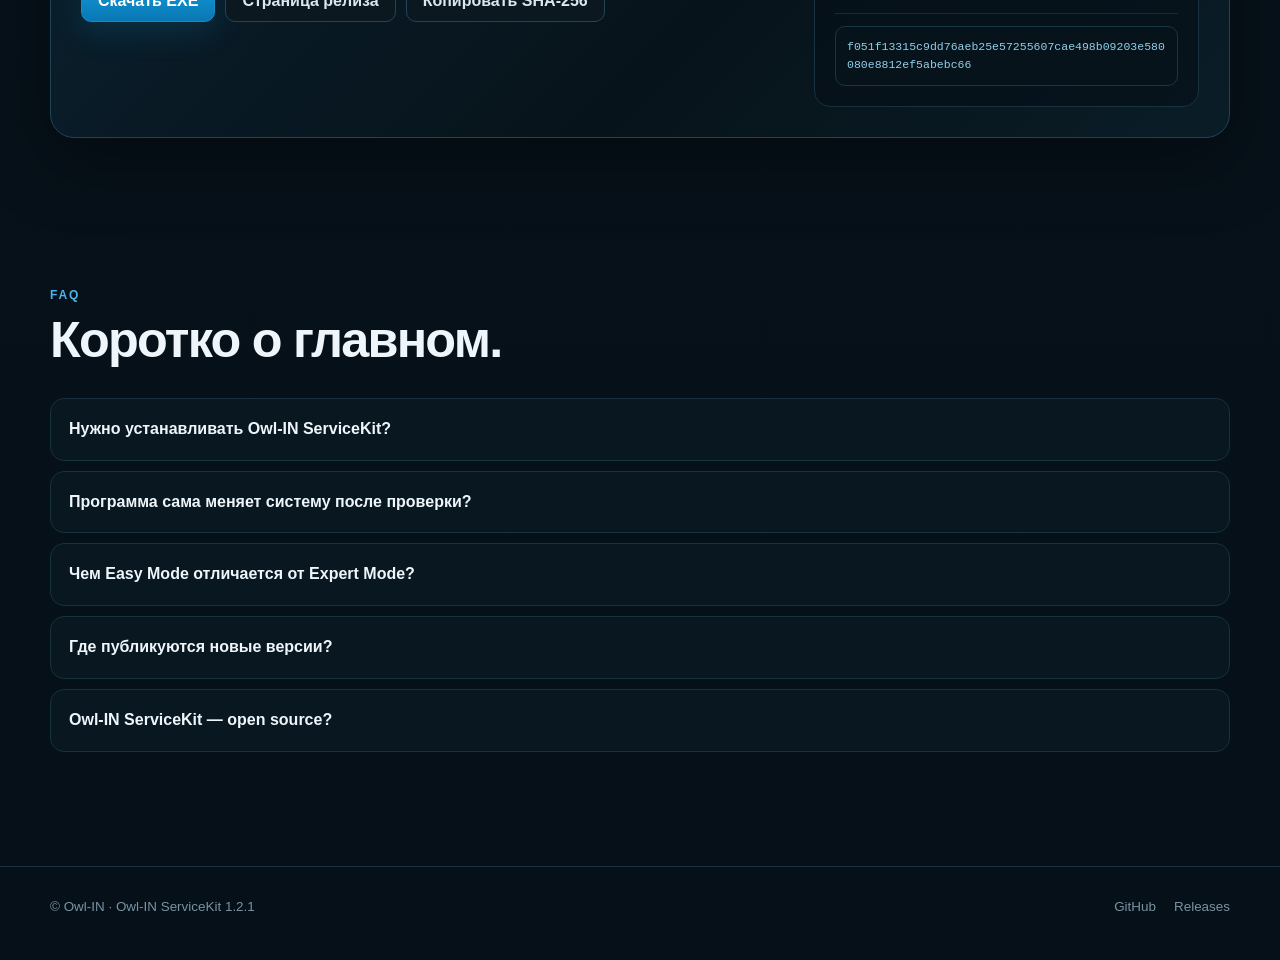
==== commit c672178c: "Hide bottom edge artifact in hero image" ====
--- a/index.html
+++ b/index.html
@@ -64,7 +64,7 @@
 
     .hero{padding:32px 0 18px}
     .hero-banner{position:relative;border:1px solid #173543;border-radius:22px;overflow:hidden;background:#07121a;box-shadow:var(--shadow)}
-    .hero-banner>img{width:100%;height:auto}
+    .hero-banner>img{width:100%;height:auto;clip-path:inset(0 0 1px 0);margin-bottom:-1px}
     .hero-mobile{display:none;min-height:660px;position:relative;overflow:hidden;border:1px solid #173543;border-radius:22px;background:#07121a;box-shadow:var(--shadow)}
     .hero-mobile::before{content:"";position:absolute;inset:0;background:linear-gradient(180deg,rgba(4,12,18,.16),rgba(4,12,18,.58) 48%,#061018 90%),url('assets/owl-mobile.jpg') center 4%/cover no-repeat}
     .hero-mobile .inner{position:relative;z-index:2;display:flex;min-height:660px;flex-direction:column;justify-content:flex-end;padding:34px 26px}
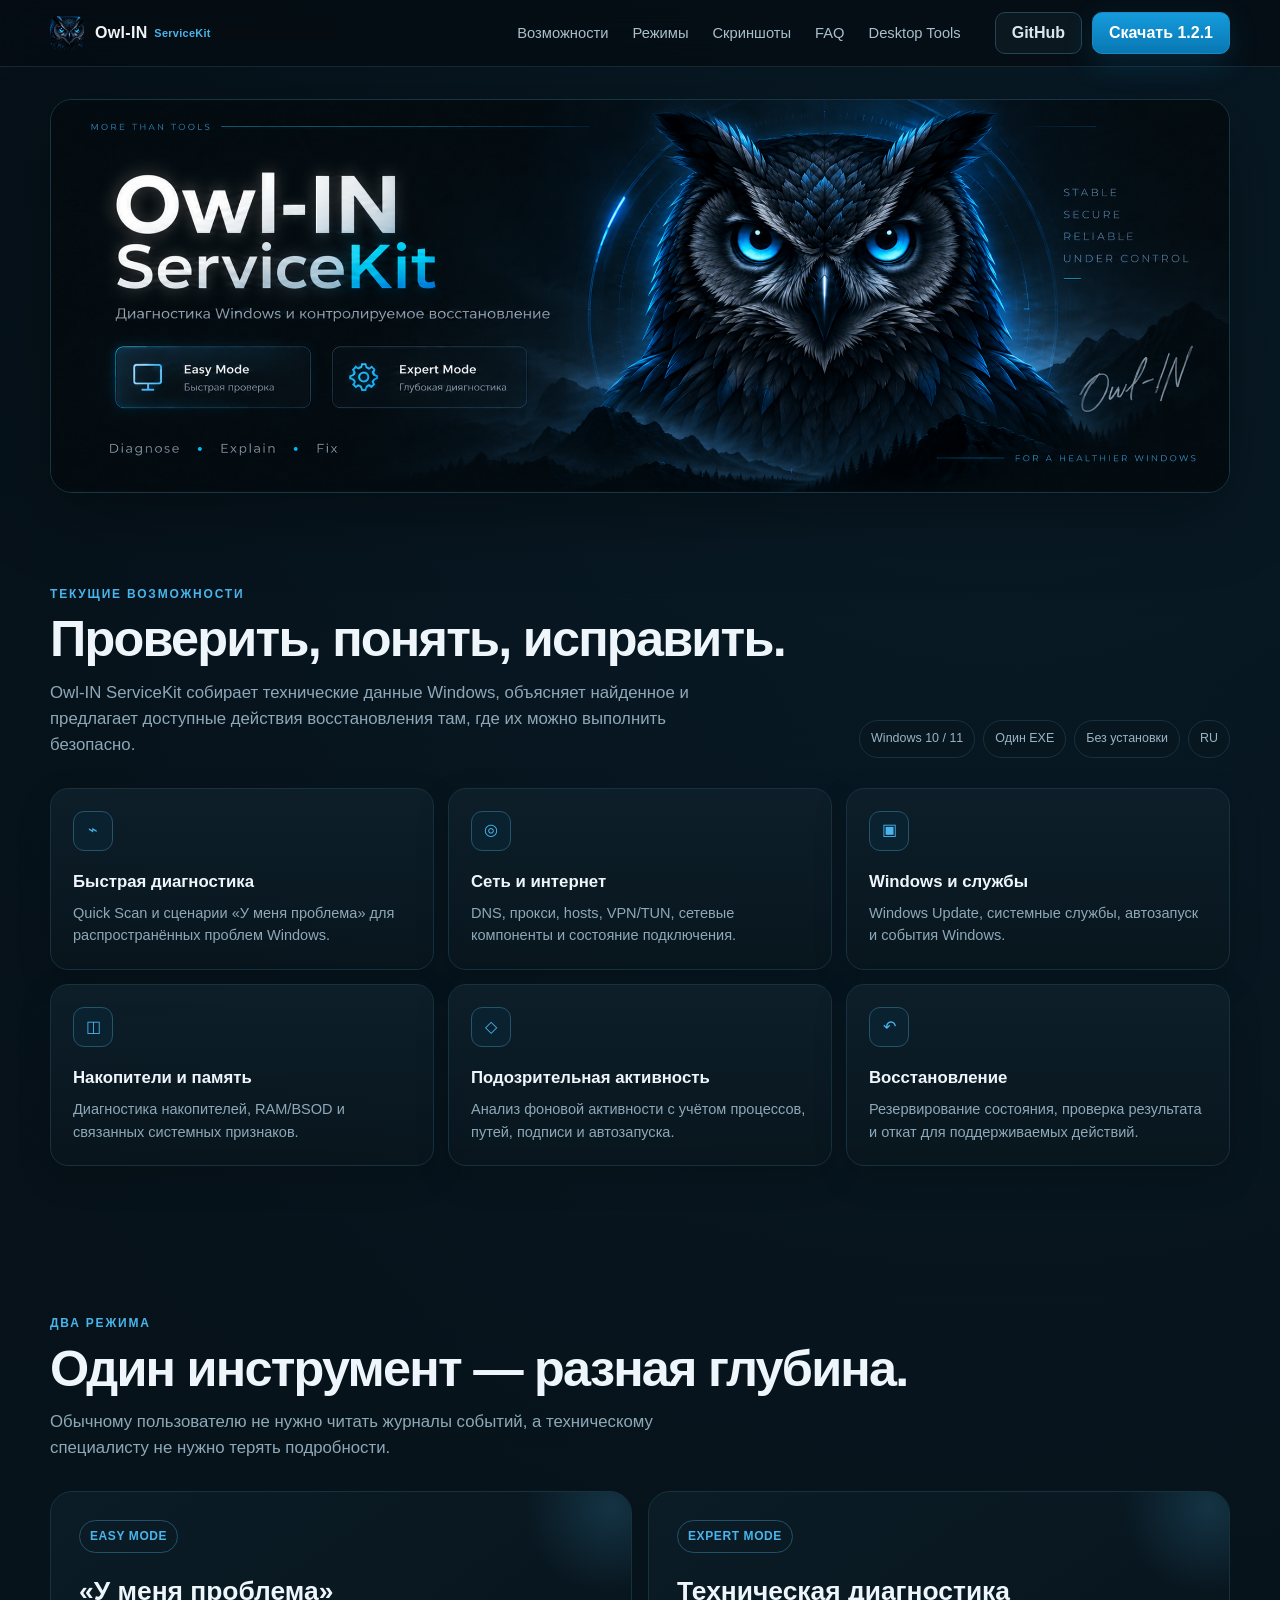
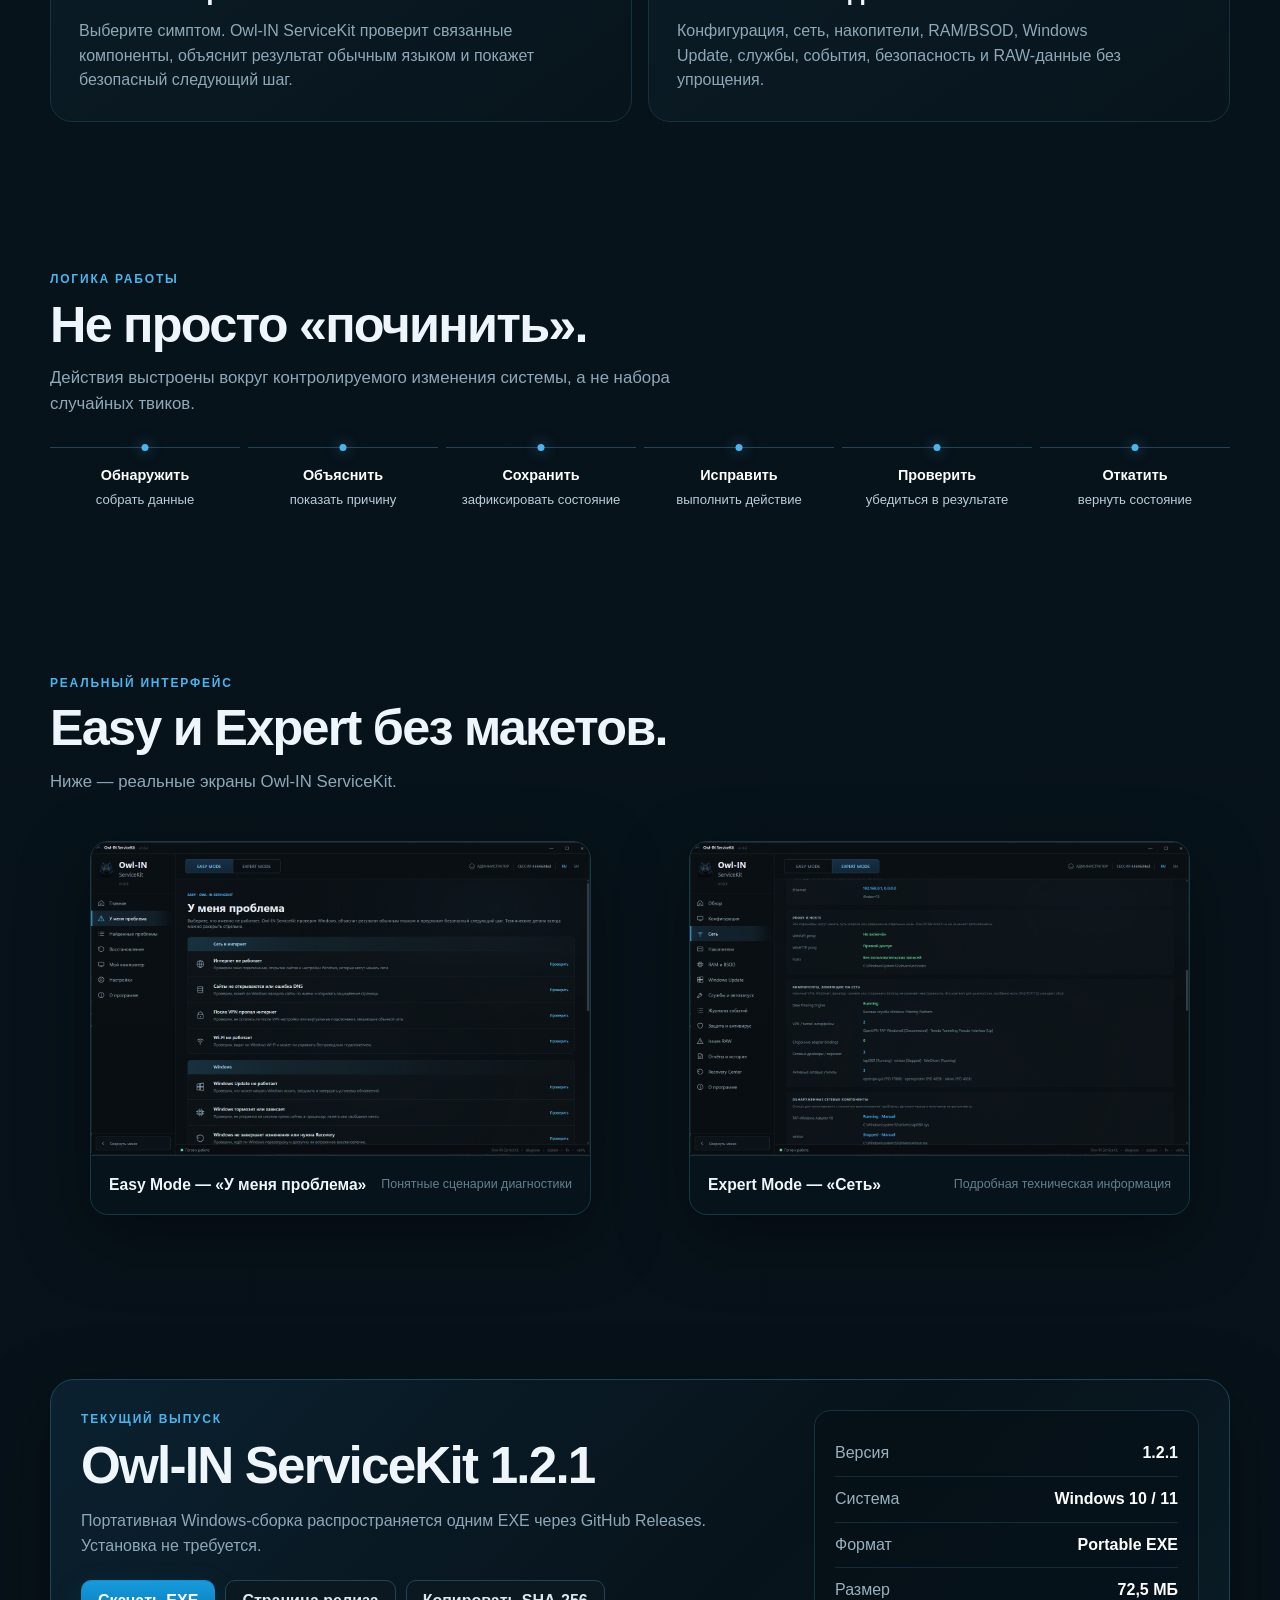
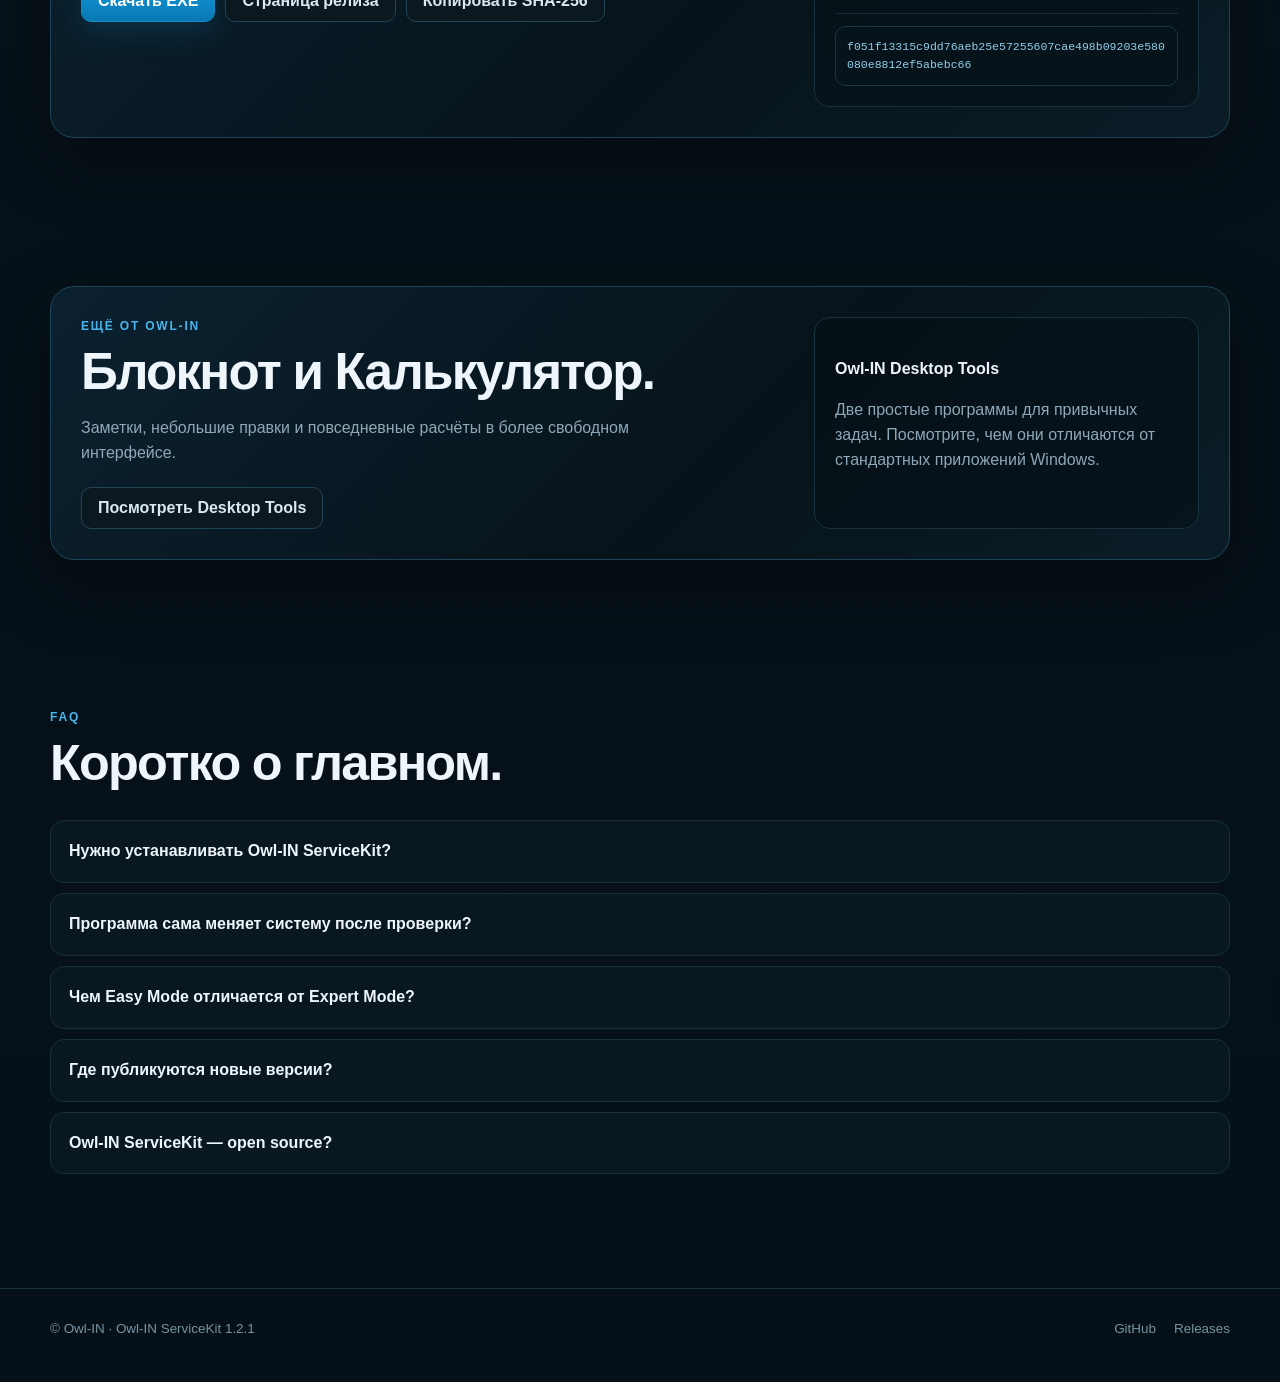
==== commit 36e60be8: "Add Desktop Tools page with screenshots and download" ====
--- a/index.html
+++ b/index.html
@@ -1,443 +1,472 @@
-<!doctype html>
-<html lang="ru">
-<head>
-  <meta charset="utf-8">
-  <meta name="viewport" content="width=device-width, initial-scale=1">
-  <!-- Yandex.Metrika counter -->
-  <script>
-    (function(m,e,t,r,i,k,a){m[i]=m[i]||function(){(m[i].a=m[i].a||[]).push(arguments)};
-      m[i].l=1*new Date();for(var j=0;j<document.scripts.length;j++){if(document.scripts[j].src===r)return}
-      k=e.createElement(t),a=e.getElementsByTagName(t)[0],k.async=1,k.src=r,a.parentNode.insertBefore(k,a)
-    })(window,document,'script','https://mc.yandex.ru/metrika/tag.js?id=113502722','ym');
-    ym(113502722,'init',{ssr:true,clickmap:true,ecommerce:'dataLayer',accurateTrackBounce:true,trackLinks:true});
-  </script>
-  <!-- /Yandex.Metrika counter -->
-  <meta name="theme-color" content="#07131b">
-  <meta name="color-scheme" content="dark">
-  <title>Owl-IN — Owl-IN ServiceKit</title>
-  <meta name="description" content="Owl-IN ServiceKit — портативная утилита для диагностики и контролируемого восстановления Windows 10/11. Easy Mode и Expert Mode, один EXE без установки.">
-  <meta property="og:title" content="Owl-IN ServiceKit">
-  <meta property="og:description" content="Диагностика Windows и контролируемое восстановление. Easy Mode и Expert Mode.">
-  <meta property="og:type" content="website">
-  <meta property="og:image" content="assets/hero.png">
-  <meta name="twitter:card" content="summary_large_image">
-  <link rel="icon" type="image/png" href="assets/favicon.png">
-  <style>
-    :root{
-      --bg:#061018;
-      --bg2:#091821;
-      --panel:#0b1a23;
-      --panel2:#0d202b;
-      --line:#17313f;
-      --line2:#214556;
-      --text:#eef6fb;
-      --muted:#8ea8b8;
-      --muted2:#647f8f;
-      --blue:#49b5ec;
-      --blue2:#159ae0;
-      --green:#69c596;
-      --shadow:0 22px 70px rgba(0,0,0,.35);
-      --radius:18px;
-      --max:1180px;
-    }
-    *{box-sizing:border-box}
-    html{scroll-behavior:smooth}
-    body{margin:0;background:radial-gradient(circle at 78% 5%,rgba(32,136,200,.10),transparent 31%),linear-gradient(180deg,#050d13 0,#07131b 34%,#061018 100%);color:var(--text);font-family:Inter,"Segoe UI",Arial,sans-serif;line-height:1.55}
-    a{color:inherit;text-decoration:none}
-    button{font:inherit}
-    img{display:block;max-width:100%}
-    .wrap{width:min(calc(100% - 40px),var(--max));margin:0 auto}
-    .topbar{position:sticky;top:0;z-index:30;border-bottom:1px solid rgba(67,119,145,.25);background:rgba(5,13,19,.82);backdrop-filter:blur(16px)}
-    .nav{height:66px;display:flex;align-items:center;gap:28px}
-    .brand{display:flex;align-items:center;gap:11px;font-weight:760;letter-spacing:.02em;white-space:nowrap}
-    .brand img{width:34px;height:34px;border-radius:8px}
-    .brand small{color:var(--blue);font-size:.68rem;font-weight:700;margin-left:2px;vertical-align:middle}
-    .links{display:flex;align-items:center;gap:24px;margin-left:auto;color:#a9bfcb;font-size:.92rem}
-    .links a:hover{color:white}
-    .nav-actions{display:flex;gap:10px;margin-left:6px}
-    .btn{display:inline-flex;align-items:center;justify-content:center;gap:8px;min-height:42px;padding:0 16px;border-radius:10px;border:1px solid var(--line2);background:#0b1820;color:#d9e8f0;font-weight:650;transition:.18s ease;cursor:pointer}
-    .btn:hover{transform:translateY(-1px);border-color:#35708d;background:#0d202a}
-    .btn:disabled{cursor:default;opacity:.5;transform:none}
-    .btn.primary{border-color:#188bc4;background:linear-gradient(180deg,#159bdc,#0878b3);color:white;box-shadow:0 10px 30px rgba(20,156,222,.17)}
-    .btn.primary:hover{background:linear-gradient(180deg,#20a9e9,#0784c3)}
-    .menu-btn{display:none;margin-left:auto;width:42px;height:42px;border-radius:9px;border:1px solid var(--line);background:#091720;color:white}
-
-    .hero{padding:32px 0 18px}
-    .hero-banner{position:relative;border:1px solid #173543;border-radius:22px;overflow:hidden;background:#07121a;box-shadow:var(--shadow)}
-    .hero-banner>img{width:100%;height:auto;clip-path:inset(0 0 1px 0);margin-bottom:-1px}
-    .hero-mobile{display:none;min-height:660px;position:relative;overflow:hidden;border:1px solid #173543;border-radius:22px;background:#07121a;box-shadow:var(--shadow)}
-    .hero-mobile::before{content:"";position:absolute;inset:0;background:linear-gradient(180deg,rgba(4,12,18,.16),rgba(4,12,18,.58) 48%,#061018 90%),url('assets/owl-mobile.jpg') center 4%/cover no-repeat}
-    .hero-mobile .inner{position:relative;z-index:2;display:flex;min-height:660px;flex-direction:column;justify-content:flex-end;padding:34px 26px}
-    .eyebrow{color:var(--blue);font-size:.78rem;font-weight:800;letter-spacing:.14em;text-transform:uppercase}
-    .hero-mobile h1{font-size:clamp(2.6rem,12vw,4.2rem);line-height:.95;margin:10px 0 14px;letter-spacing:-.045em}
-    .hero-mobile p{margin:0 0 20px;color:#b7cad5;font-size:1rem}
-    .hero-actions{display:flex;flex-wrap:wrap;gap:10px}
-
-    section{padding:74px 0}
-    .section-head{display:grid;grid-template-columns:1fr auto;gap:28px;align-items:end;margin-bottom:30px}
-    .kicker{color:var(--blue);font-size:.75rem;font-weight:800;letter-spacing:.15em;text-transform:uppercase;margin-bottom:9px}
-    h2{font-size:clamp(2rem,4vw,3.15rem);line-height:1.08;letter-spacing:-.035em;margin:0}
-    .section-lead{max-width:650px;color:var(--muted);margin:13px 0 0;font-size:1.05rem}
-    .chips{display:flex;flex-wrap:wrap;justify-content:flex-end;gap:8px}
-    .chip{padding:8px 11px;border:1px solid var(--line);border-radius:999px;color:#9ab4c4;background:#08161f;font-size:.78rem}
-
-    .feature-grid{display:grid;grid-template-columns:repeat(3,1fr);gap:14px}
-    .card{border:1px solid var(--line);border-radius:var(--radius);background:linear-gradient(180deg,rgba(14,32,43,.86),rgba(8,21,29,.88));padding:22px;box-shadow:0 12px 34px rgba(0,0,0,.15)}
-    .card .icon{width:40px;height:40px;display:grid;place-items:center;border:1px solid #24536a;border-radius:11px;background:#0a2130;color:var(--blue);margin-bottom:18px}
-    .card h3{font-size:1.05rem;margin:0 0 7px}
-    .card p{margin:0;color:var(--muted);font-size:.91rem}
-
-    .modes{display:grid;grid-template-columns:1fr 1fr;gap:16px}
-    .mode{position:relative;min-height:220px;padding:28px;border-radius:22px;border:1px solid var(--line);background:linear-gradient(145deg,#0b1c26,#07141c);overflow:hidden}
-    .mode::after{content:"";position:absolute;width:180px;height:180px;border-radius:50%;right:-70px;top:-75px;background:radial-gradient(circle,rgba(73,181,236,.18),transparent 68%)}
-    .mode-label{display:inline-flex;border:1px solid #235069;border-radius:999px;padding:6px 10px;color:var(--blue);font-size:.75rem;font-weight:800;letter-spacing:.05em}
-    .mode h3{font-size:1.65rem;margin:18px 0 7px}
-    .mode p{color:var(--muted);max-width:460px;margin:0}
-
-    .flow{display:grid;grid-template-columns:repeat(6,1fr);gap:8px}
-    .flow-item{position:relative;padding:16px 10px;text-align:center;border-top:1px solid var(--line2);color:#b9ced8;font-size:.82rem}
-    .flow-item strong{display:block;color:white;font-size:.9rem;margin-bottom:3px}
-    .flow-item::before{content:"";width:7px;height:7px;background:var(--blue);border-radius:50%;position:absolute;top:-4px;left:50%;transform:translateX(-50%);box-shadow:0 0 14px rgba(73,181,236,.65)}
-
-    .shot-grid{display:grid;grid-template-columns:1fr 1fr;gap:18px}
-    .shot{border:1px solid #173845;border-radius:18px;overflow:hidden;background:#07131a;box-shadow:var(--shadow)}
-    .shot img{width:100%;height:auto}
-    .shot-meta{padding:17px 18px;border-top:1px solid var(--line);display:flex;justify-content:space-between;gap:14px;align-items:center}
-    .shot-meta b{font-size:.98rem}
-    .shot-meta span{color:var(--muted2);font-size:.78rem}
-
-    .download-panel{display:grid;grid-template-columns:1.3fr .7fr;gap:18px;border:1px solid #1c4558;border-radius:24px;background:linear-gradient(135deg,#0b2130,#07131a 58%,#0a1d27);padding:30px;box-shadow:var(--shadow)}
-    .download-panel h2{font-size:clamp(2rem,4.4vw,3.2rem)}
-    .download-panel p{color:var(--muted);max-width:640px}
-    .download-actions{display:flex;flex-wrap:wrap;gap:10px;margin-top:22px}
-    .release-box{align-self:stretch;border:1px solid var(--line);border-radius:16px;background:rgba(4,14,21,.54);padding:20px;display:flex;flex-direction:column;justify-content:center}
-    .release-line{display:flex;justify-content:space-between;gap:20px;padding:10px 0;border-bottom:1px solid #152c38;color:#9ab0bd}
-    .release-line:last-child{border-bottom:0}
-    .release-line strong{color:white;text-align:right}
-    .hash{font-family:"Cascadia Code",Consolas,monospace;font-size:.72rem;word-break:break-all;color:#93cfe9;background:#06131b;border:1px solid #173745;border-radius:10px;padding:11px;margin-top:12px}
-    .copy-status{height:19px;margin-top:8px;color:var(--green);font-size:.78rem}
-
-    .faq{display:grid;gap:10px}
-    details{border:1px solid var(--line);border-radius:14px;background:#081720;padding:0 18px}
-    summary{cursor:pointer;font-weight:650;padding:18px 0;list-style:none}
-    summary::-webkit-details-marker{display:none}
-    details p{margin:0 0 18px;color:var(--muted)}
-
-    footer{border-top:1px solid var(--line);margin-top:40px;padding:30px 0 42px;color:#7893a2;font-size:.84rem}
-    .foot{display:flex;justify-content:space-between;gap:24px;align-items:center}
-    .foot a:hover{color:white}
-    .foot-links{display:flex;gap:18px;flex-wrap:wrap}
-    .to-top{position:fixed;right:24px;bottom:24px;z-index:25;width:44px;height:44px;border:1px solid #285b72;border-radius:13px;background:rgba(9,27,37,.92);color:#bfeaff;font-size:1.25rem;cursor:pointer;box-shadow:0 12px 34px rgba(0,0,0,.3);backdrop-filter:blur(12px);opacity:0;visibility:hidden;transform:translateY(10px);transition:opacity .18s ease,transform .18s ease,visibility .18s ease,border-color .18s ease,background .18s ease}
-    .to-top.visible{opacity:1;visibility:visible;transform:none}
-    .to-top:hover{border-color:#49b5ec;background:#0d2633;color:#fff}
-
-    .reveal{opacity:0;transform:translateY(18px);transition:opacity .5s ease,transform .5s ease}
-    .reveal.visible{opacity:1;transform:none}
-
-    @media(max-width:900px){
-      .links{display:none;position:absolute;left:20px;right:20px;top:68px;padding:12px;border:1px solid var(--line);border-radius:14px;background:#07141d;box-shadow:var(--shadow);flex-direction:column;align-items:stretch;gap:0}
-      .links.open{display:flex}
-      .links a{padding:11px 10px;border-bottom:1px solid #102934}
-      .links a:last-child{border-bottom:0}
-      .nav-actions .btn:not(.primary){display:none}
-      .menu-btn{display:grid;place-items:center}
-      .feature-grid{grid-template-columns:1fr 1fr}
-      .flow{grid-template-columns:repeat(3,1fr);row-gap:18px}
-      .download-panel{grid-template-columns:1fr}
-      .section-head{grid-template-columns:1fr}.chips{justify-content:flex-start}
-    }
-    @media(max-width:700px){
-      .wrap{width:min(calc(100% - 24px),var(--max))}
-      .hero{padding-top:16px}
-      .hero-banner{display:none}.hero-mobile{display:block}
-      section{padding:54px 0}
-      .feature-grid,.modes,.shot-grid{grid-template-columns:1fr}
-      .flow{grid-template-columns:1fr 1fr}
-      .shot-meta{align-items:flex-start;flex-direction:column}
-      .download-panel{padding:23px}
-      .nav-actions .primary{padding:0 12px;font-size:.83rem}
-      .brand span{font-size:.92rem}
-      .foot{align-items:flex-start;flex-direction:column}
-      .to-top{right:14px;bottom:14px}
-    }
-    @media(max-width:430px){
-      .flow{grid-template-columns:1fr}
-      .hero-mobile .inner{padding:26px 20px}
-      .nav{gap:8px}.brand img{width:30px;height:30px}
-    }
-    @media(prefers-reduced-motion:reduce){html{scroll-behavior:auto}.reveal{opacity:1;transform:none;transition:none}.btn{transition:none}}
-  </style>
-</head>
-<body>
-  <noscript><div><img src="https://mc.yandex.ru/watch/113502722" style="position:absolute;left:-9999px" alt=""></div></noscript>
-  <header class="topbar">
-    <div class="wrap nav">
-      <a class="brand" href="#top" aria-label="Owl-IN">
-        <img src="assets/favicon.png" alt="">
-        <span>Owl-IN <small>ServiceKit</small></span>
-      </a>
-      <nav class="links" id="navLinks">
-        <a href="#features">Возможности</a>
-        <a href="#modes">Режимы</a>
-        <a href="#screens">Скриншоты</a>
-        <a href="#faq">FAQ</a>
-      </nav>
-      <div class="nav-actions">
-        <a class="btn" href="https://github.com/Owl-IN-ex/Owl-IN-ServiceKit" target="_blank" rel="noreferrer">GitHub</a>
-        <a class="btn primary" data-release-download data-release-label href="https://github.com/Owl-IN-ex/Owl-IN-ServiceKit/releases/download/v1.2.1/Owl-IN-ServiceKit-1.2.1.exe">Скачать 1.2.1</a>
-      </div>
-      <button class="menu-btn" id="menuBtn" aria-label="Открыть меню" aria-expanded="false">☰</button>
-    </div>
-  </header>
-
-  <main id="top">
-    <div class="wrap hero">
-      <div class="hero-banner">
-        <img src="assets/hero.png" alt="Owl-IN ServiceKit — диагностика Windows и контролируемое восстановление">
-      </div>
-      <div class="hero-mobile">
-        <div class="inner">
-          <div class="eyebrow">Owl-IN</div>
-          <h1>ServiceKit</h1>
-          <p>Диагностика Windows и контролируемое восстановление. Два режима — для быстрого решения проблемы и для подробного технического анализа.</p>
-          <div class="hero-actions">
-            <a class="btn primary" data-release-download data-release-label href="https://github.com/Owl-IN-ex/Owl-IN-ServiceKit/releases/download/v1.2.1/Owl-IN-ServiceKit-1.2.1.exe">Скачать 1.2.1</a>
-            <a class="btn" href="#screens">Посмотреть интерфейс</a>
-          </div>
-        </div>
-      </div>
-    </div>
-
-    <section id="features">
-      <div class="wrap">
-        <div class="section-head reveal">
-          <div>
-            <div class="kicker">Текущие возможности</div>
-            <h2>Проверить, понять, исправить.</h2>
-            <p class="section-lead">Owl-IN ServiceKit собирает технические данные Windows, объясняет найденное и предлагает доступные действия восстановления там, где их можно выполнить безопасно.</p>
-          </div>
-          <div class="chips">
-            <span class="chip">Windows 10 / 11</span><span class="chip">Один EXE</span><span class="chip">Без установки</span><span class="chip">RU</span>
-          </div>
-        </div>
-        <div class="feature-grid">
-          <article class="card reveal"><div class="icon">⌁</div><h3>Быстрая диагностика</h3><p>Quick Scan и сценарии «У меня проблема» для распространённых проблем Windows.</p></article>
-          <article class="card reveal"><div class="icon">◎</div><h3>Сеть и интернет</h3><p>DNS, прокси, hosts, VPN/TUN, сетевые компоненты и состояние подключения.</p></article>
-          <article class="card reveal"><div class="icon">▣</div><h3>Windows и службы</h3><p>Windows Update, системные службы, автозапуск и события Windows.</p></article>
-          <article class="card reveal"><div class="icon">◫</div><h3>Накопители и память</h3><p>Диагностика накопителей, RAM/BSOD и связанных системных признаков.</p></article>
-          <article class="card reveal"><div class="icon">◇</div><h3>Подозрительная активность</h3><p>Анализ фоновой активности с учётом процессов, путей, подписи и автозапуска.</p></article>
-          <article class="card reveal"><div class="icon">↶</div><h3>Восстановление</h3><p>Резервирование состояния, проверка результата и откат для поддерживаемых действий.</p></article>
-        </div>
-      </div>
-    </section>
-
-    <section id="modes">
-      <div class="wrap">
-        <div class="section-head reveal"><div><div class="kicker">Два режима</div><h2>Один инструмент — разная глубина.</h2><p class="section-lead">Обычному пользователю не нужно читать журналы событий, а техническому специалисту не нужно терять подробности.</p></div></div>
-        <div class="modes">
-          <article class="mode reveal"><span class="mode-label">EASY MODE</span><h3>«У меня проблема»</h3><p>Выберите симптом. Owl-IN ServiceKit проверит связанные компоненты, объяснит результат обычным языком и покажет безопасный следующий шаг.</p></article>
-          <article class="mode reveal"><span class="mode-label">EXPERT MODE</span><h3>Техническая диагностика</h3><p>Конфигурация, сеть, накопители, RAM/BSOD, Windows Update, службы, события, безопасность и RAW-данные без упрощения.</p></article>
-        </div>
-      </div>
-    </section>
-
-    <section>
-      <div class="wrap">
-        <div class="section-head reveal"><div><div class="kicker">Логика работы</div><h2>Не просто «починить».</h2><p class="section-lead">Действия выстроены вокруг контролируемого изменения системы, а не набора случайных твиков.</p></div></div>
-        <div class="flow reveal">
-          <div class="flow-item"><strong>Обнаружить</strong>собрать данные</div>
-          <div class="flow-item"><strong>Объяснить</strong>показать причину</div>
-          <div class="flow-item"><strong>Сохранить</strong>зафиксировать состояние</div>
-          <div class="flow-item"><strong>Исправить</strong>выполнить действие</div>
-          <div class="flow-item"><strong>Проверить</strong>убедиться в результате</div>
-          <div class="flow-item"><strong>Откатить</strong>вернуть состояние</div>
-        </div>
-      </div>
-    </section>
-
-    <section id="screens">
-      <div class="wrap">
-        <div class="section-head reveal"><div><div class="kicker">Реальный интерфейс</div><h2>Easy и Expert без макетов.</h2><p class="section-lead">Ниже — реальные экраны Owl-IN ServiceKit.</p></div></div>
-        <div class="shot-grid">
-          <figure class="shot reveal"><img src="assets/easy-mode.png" alt="Owl-IN ServiceKit Easy Mode — У меня проблема"><figcaption class="shot-meta"><b>Easy Mode — «У меня проблема»</b><span>Понятные сценарии диагностики</span></figcaption></figure>
-          <figure class="shot reveal"><img src="assets/expert-mode.png" alt="Owl-IN ServiceKit Expert Mode — Сеть"><figcaption class="shot-meta"><b>Expert Mode — «Сеть»</b><span>Подробная техническая информация</span></figcaption></figure>
-        </div>
-      </div>
-    </section>
-
-    <section id="download">
-      <div class="wrap">
-        <div class="download-panel reveal">
-          <div>
-            <div class="kicker">Текущий выпуск</div>
-            <h2 id="releaseTitle">Owl-IN ServiceKit 1.2.1</h2>
-            <p>Портативная Windows-сборка распространяется одним EXE через GitHub Releases. Установка не требуется.</p>
-            <div class="download-actions">
-              <a class="btn primary" data-release-download href="https://github.com/Owl-IN-ex/Owl-IN-ServiceKit/releases/download/v1.2.1/Owl-IN-ServiceKit-1.2.1.exe">Скачать EXE</a>
-              <a class="btn" id="releasePage" href="https://github.com/Owl-IN-ex/Owl-IN-ServiceKit/releases/tag/v1.2.1" target="_blank" rel="noreferrer">Страница релиза</a>
-              <button class="btn" id="copyHash">Копировать SHA-256</button>
-            </div>
-            <div class="copy-status" id="copyStatus" aria-live="polite"></div>
-          </div>
-          <div class="release-box">
-            <div class="release-line"><span>Версия</span><strong id="releaseVersion">1.2.1</strong></div>
-            <div class="release-line"><span>Система</span><strong>Windows 10 / 11</strong></div>
-            <div class="release-line"><span>Формат</span><strong>Portable EXE</strong></div>
-            <div class="release-line" id="releaseSizeLine" hidden><span>Размер</span><strong id="releaseSize"></strong></div>
-            <div class="hash" id="hash">472cc302dd092867ef49af3ea253df418f4377e4ea17a2057ef4b9020ded1d7d</div>
-          </div>
-        </div>
-      </div>
-    </section>
-
-    <section id="faq">
-      <div class="wrap">
-        <div class="section-head reveal"><div><div class="kicker">FAQ</div><h2>Коротко о главном.</h2></div></div>
-        <div class="faq">
-          <details class="reveal"><summary>Нужно устанавливать Owl-IN ServiceKit?</summary><p>Нет. Текущий публичный выпуск запускается из одного EXE без отдельной установки.</p></details>
-          <details class="reveal"><summary>Программа сама меняет систему после проверки?</summary><p>Диагностика и изменение состояния разделены. Доступные действия восстановления выполняются отдельно; для поддерживаемых действий используется резервирование, проверка результата и откат.</p></details>
-          <details class="reveal"><summary>Чем Easy Mode отличается от Expert Mode?</summary><p>Easy Mode строится вокруг симптомов и понятного объяснения результата. Expert Mode показывает подробные технические данные и инструменты диагностики.</p></details>
-          <details class="reveal"><summary>Где публикуются новые версии?</summary><p>Официальные публичные сборки размещаются в GitHub Releases репозитория Owl-IN ServiceKit.</p></details>
-          <details class="reveal"><summary>Owl-IN ServiceKit — open source?</summary><p>Нет. Публично доступна релизная сборка и документация проекта; исходный код текущей версии не опубликован.</p></details>
-        </div>
-      </div>
-    </section>
-  </main>
-
-  <button class="to-top" id="toTop" type="button" aria-label="Наверх" title="Наверх">↑</button>
-
-  <footer>
-    <div class="wrap foot">
-      <div>© Owl-IN · Owl-IN ServiceKit <span id="footerVersion">1.2.1</span></div>
-      <div class="foot-links"><a href="https://github.com/Owl-IN-ex/Owl-IN-ServiceKit" target="_blank" rel="noreferrer">GitHub</a><a href="https://github.com/Owl-IN-ex/Owl-IN-ServiceKit/releases" target="_blank" rel="noreferrer">Releases</a></div>
-    </div>
-  </footer>
-
-  <script>
-    const menuBtn=document.getElementById('menuBtn');
-    const navLinks=document.getElementById('navLinks');
-    const toTop=document.getElementById('toTop');
-    const syncToTop=()=>toTop?.classList.toggle('visible',window.scrollY>520);
-    window.addEventListener('scroll',syncToTop,{passive:true});
-    toTop?.addEventListener('click',()=>window.scrollTo({top:0,behavior:'smooth'}));
-    syncToTop();
-    menuBtn?.addEventListener('click',()=>{
-      const open=navLinks.classList.toggle('open');
-      menuBtn.setAttribute('aria-expanded',String(open));
-      menuBtn.textContent=open?'×':'☰';
-    });
-    navLinks?.querySelectorAll('a').forEach(a=>a.addEventListener('click',()=>{
-      navLinks.classList.remove('open');menuBtn?.setAttribute('aria-expanded','false');if(menuBtn)menuBtn.textContent='☰';
-    }));
-
-    const io=('IntersectionObserver' in window)?new IntersectionObserver(entries=>{
-      entries.forEach(e=>{if(e.isIntersecting){e.target.classList.add('visible');io.unobserve(e.target)}})
-    },{threshold:.08,rootMargin:'0px 0px -35px'}):null;
-    document.querySelectorAll('.reveal').forEach(el=>io?io.observe(el):el.classList.add('visible'));
-
-    const RELEASE_API='https://api.github.com/repos/Owl-IN-ex/Owl-IN-ServiceKit/releases/latest';
-    const RELEASE_CACHE_KEY='owl-in-latest-release-v3';
-    let displayedVersion=document.getElementById('releaseVersion').textContent.trim();
-    const compareVersions=(a,b)=>{
-      const left=cleanVersion(a).split('.').map(Number);
-      const right=cleanVersion(b).split('.').map(Number);
-      for(let i=0;i<Math.max(left.length,right.length);i++){
-        const delta=(left[i]||0)-(right[i]||0);if(delta)return Math.sign(delta);
-      }
-      return 0;
-    };
-    let currentHash='f051f13315c9dd76aeb25e57255607cae498b09203e580080e8812ef5abebc66';
-
-    const cleanVersion=tag=>String(tag||'').replace(/^v/i,'');
-    const formatBytes=bytes=>{
-      if(!Number.isFinite(bytes)||bytes<=0)return '';
-      const units=['Б','КБ','МБ','ГБ'];let value=bytes;let unit=0;
-      while(value>=1024&&unit<units.length-1){value/=1024;unit++}
-      return `${value.toLocaleString('ru-RU',{maximumFractionDigits:unit?1:0})} ${units[unit]}`;
-    };
-    const applyRelease=release=>{
-      const assets=Array.isArray(release?.assets)?release.assets:[];
-      const asset=assets.find(item=>/owl-in.*servicekit.*\.exe$/i.test(item.name))||assets.find(item=>/\.exe$/i.test(item.name));
-      const version=cleanVersion(release?.tag_name);
-      if(!asset?.browser_download_url||!/^\d+\.\d+\.\d+$/.test(version)||!release?.html_url)return false;
-      if(compareVersions(version,displayedVersion)<0)return false;
-      displayedVersion=version;
-
-      document.querySelectorAll('[data-release-download]').forEach(link=>link.href=asset.browser_download_url);
-      document.querySelectorAll('[data-release-label]').forEach(link=>link.textContent=`Скачать ${version}`);
-      document.getElementById('releaseTitle').textContent=`Owl-IN ServiceKit ${version}`;
-      document.getElementById('releaseVersion').textContent=version;
-      document.getElementById('footerVersion').textContent=version;
-      document.getElementById('releasePage').href=release.html_url;
-
-      const size=formatBytes(asset.size);
-      if(size){document.getElementById('releaseSize').textContent=size;document.getElementById('releaseSizeLine').hidden=false}
-
-      const digest=String(asset.digest||'').replace(/^sha256:/i,'').toLowerCase();
-      const hashElement=document.getElementById('hash');
-      const copyButton=document.getElementById('copyHash');
-      if(/^[a-f0-9]{64}$/.test(digest)){
-        currentHash=digest;hashElement.textContent=digest;copyButton.disabled=false;copyButton.hidden=false;
-      }else{
-        currentHash='';hashElement.textContent='SHA-256 не опубликован';copyButton.disabled=true;copyButton.hidden=true;
-      }
-      return true;
-    };
-    const manifestRelease=data=>({
-      tag_name:data.tag||data.version,
-      html_url:data.releaseUrl,
-      assets:[{name:'Owl-IN-ServiceKit.exe',browser_download_url:data.downloadUrl,
-        size:data.size,digest:data.sha256?`sha256:${data.sha256}`:''}]
-    });
-    const fetchRelease=async(url,isManifest=false)=>{
-      const controller=new AbortController();
-      const timer=setTimeout(()=>controller.abort(),6500);
-      try{
-        const response=await fetch(`${url}?t=${Date.now()}`,{cache:'no-store',signal:controller.signal});
-        if(!response.ok)throw new Error(`Release source: ${response.status}`);
-        const data=await response.json();
-        const release=isManifest?manifestRelease(data):data;
-        if(applyRelease(release)){
-          try{localStorage.setItem(RELEASE_CACHE_KEY,JSON.stringify({savedAt:Date.now(),release}))}catch(e){}
-        }
-      }catch(e){/* Keep the validated release embedded in the deployed page. */}
-      finally{clearTimeout(timer)}
-    };
-    const syncLatestRelease=async()=>{
-      try{
-        const cached=JSON.parse(localStorage.getItem(RELEASE_CACHE_KEY)||'null');
-        if(cached?.release)applyRelease(cached.release);
-      }catch(e){}
-      // Same-origin metadata works even when GitHub API is unreachable in the browser.
-      await Promise.allSettled([fetchRelease('./release.json',true),fetchRelease(RELEASE_API)]);
-    };
-    syncLatestRelease();
-    document.querySelectorAll('[data-release-download]').forEach(link=>link.addEventListener('click',event=>{
-      if(typeof window.ym!=='function'||event.ctrlKey||event.metaKey||event.shiftKey||event.altKey)return;
-      event.preventDefault();
-      const href=link.href;
-      let navigationStarted=false;
-      const continueDownload=()=>{
-        if(navigationStarted)return;
-        navigationStarted=true;
-        window.location.href=href;
-      };
-      window.ym(113502722,'reachGoal','download_exe',{},continueDownload);
-      setTimeout(continueDownload,800);
-    }));
-    document.addEventListener('visibilitychange',()=>{if(!document.hidden)syncLatestRelease()});
-
-    document.getElementById('copyHash')?.addEventListener('click',async()=>{
-      const status=document.getElementById('copyStatus');
-      if(!currentHash)return;
-      try{
-        if(navigator.clipboard && window.isSecureContext){await navigator.clipboard.writeText(currentHash)}
-        else{
-          const t=document.createElement('textarea');t.value=currentHash;t.style.position='fixed';t.style.opacity='0';document.body.appendChild(t);t.select();document.execCommand('copy');t.remove();
-        }
-        status.textContent='SHA-256 скопирован';setTimeout(()=>status.textContent='',2200);
-      }catch(e){status.textContent='Не удалось скопировать — выделите хэш вручную';}
-    });
-  </script>
-</body>
-</html>
+<!doctype html>
+<html lang="ru">
+<head>
+  <meta charset="utf-8">
+  <meta name="viewport" content="width=device-width, initial-scale=1">
+  <!-- Yandex.Metrika counter -->
+  <script>
+    (function(m,e,t,r,i,k,a){m[i]=m[i]||function(){(m[i].a=m[i].a||[]).push(arguments)};
+      m[i].l=1*new Date();for(var j=0;j<document.scripts.length;j++){if(document.scripts[j].src===r)return}
+      k=e.createElement(t),a=e.getElementsByTagName(t)[0],k.async=1,k.src=r,a.parentNode.insertBefore(k,a)
+    })(window,document,'script','https://mc.yandex.ru/metrika/tag.js?id=113502722','ym');
+    ym(113502722,'init',{ssr:true,clickmap:true,ecommerce:'dataLayer',accurateTrackBounce:true,trackLinks:true});
+  </script>
+  <!-- /Yandex.Metrika counter -->
+  <meta name="theme-color" content="#07131b">
+  <meta name="color-scheme" content="dark">
+  <title>Owl-IN — Owl-IN ServiceKit</title>
+  <meta name="description" content="Owl-IN ServiceKit — портативная утилита для диагностики и контролируемого восстановления Windows 10/11. Easy Mode и Expert Mode, один EXE без установки.">
+  <meta name="yandex-verification" content="e74177f19782eecb">
+  <link rel="canonical" href="https://owl-in-ex.github.io/">
+  <meta property="og:title" content="Owl-IN ServiceKit">
+  <meta property="og:description" content="Диагностика Windows и контролируемое восстановление. Easy Mode и Expert Mode.">
+  <meta property="og:type" content="website">
+  <meta property="og:url" content="https://owl-in-ex.github.io/">
+  <meta property="og:image" content="https://owl-in-ex.github.io/assets/hero.png">
+  <meta property="og:image:secure_url" content="https://owl-in-ex.github.io/assets/hero.png">
+  <meta property="og:image:type" content="image/png">
+  <meta property="og:image:width" content="2048">
+  <meta property="og:image:height" content="682">
+  <meta property="og:image:alt" content="Owl-IN ServiceKit — диагностика Windows и контролируемое восстановление">
+  <meta name="twitter:card" content="summary_large_image">
+  <meta name="twitter:title" content="Owl-IN ServiceKit">
+  <meta name="twitter:description" content="Диагностика Windows и контролируемое восстановление. Easy Mode и Expert Mode.">
+  <meta name="twitter:image" content="https://owl-in-ex.github.io/assets/hero.png">
+  <link rel="icon" type="image/png" sizes="256x256" href="https://owl-in-ex.github.io/assets/favicon.png">
+  <link rel="shortcut icon" type="image/png" href="https://owl-in-ex.github.io/assets/favicon.png">
+  <script type="application/ld+json">
+  {
+    "@context": "https://schema.org",
+    "@type": "SoftwareApplication",
+    "name": "Owl-IN ServiceKit",
+    "url": "https://owl-in-ex.github.io/",
+    "image": "https://owl-in-ex.github.io/assets/hero.png",
+    "logo": "https://owl-in-ex.github.io/assets/favicon.png",
+    "applicationCategory": "UtilitiesApplication",
+    "operatingSystem": "Windows 10, Windows 11",
+    "description": "Портативная утилита для диагностики и контролируемого восстановления Windows 10/11."
+  }
+  </script>
+  <style>
+    :root{
+      --bg:#061018;
+      --bg2:#091821;
+      --panel:#0b1a23;
+      --panel2:#0d202b;
+      --line:#17313f;
+      --line2:#214556;
+      --text:#eef6fb;
+      --muted:#8ea8b8;
+      --muted2:#647f8f;
+      --blue:#49b5ec;
+      --blue2:#159ae0;
+      --green:#69c596;
+      --shadow:0 22px 70px rgba(0,0,0,.35);
+      --radius:18px;
+      --max:1180px;
+    }
+    *{box-sizing:border-box}
+    html{scroll-behavior:smooth}
+    body{margin:0;background:radial-gradient(circle at 78% 5%,rgba(32,136,200,.10),transparent 31%),linear-gradient(180deg,#050d13 0,#07131b 34%,#061018 100%);color:var(--text);font-family:Inter,"Segoe UI",Arial,sans-serif;line-height:1.55}
+    a{color:inherit;text-decoration:none}
+    button{font:inherit}
+    img{display:block;max-width:100%}
+    .wrap{width:min(calc(100% - 40px),var(--max));margin:0 auto}
+    .topbar{position:sticky;top:0;z-index:30;border-bottom:1px solid rgba(67,119,145,.25);background:rgba(5,13,19,.82);backdrop-filter:blur(16px)}
+    .nav{height:66px;display:flex;align-items:center;gap:28px}
+    .brand{display:flex;align-items:center;gap:11px;font-weight:760;letter-spacing:.02em;white-space:nowrap}
+    .brand img{width:34px;height:34px;border-radius:8px}
+    .brand small{color:var(--blue);font-size:.68rem;font-weight:700;margin-left:2px;vertical-align:middle}
+    .links{display:flex;align-items:center;gap:24px;margin-left:auto;color:#a9bfcb;font-size:.92rem}
+    .links a:hover{color:white}
+    .nav-actions{display:flex;gap:10px;margin-left:6px}
+    .btn{display:inline-flex;align-items:center;justify-content:center;gap:8px;min-height:42px;padding:0 16px;border-radius:10px;border:1px solid var(--line2);background:#0b1820;color:#d9e8f0;font-weight:650;transition:.18s ease;cursor:pointer}
+    .btn:hover{transform:translateY(-1px);border-color:#35708d;background:#0d202a}
+    .btn:disabled{cursor:default;opacity:.5;transform:none}
+    .btn.primary{border-color:#188bc4;background:linear-gradient(180deg,#159bdc,#0878b3);color:white;box-shadow:0 10px 30px rgba(20,156,222,.17)}
+    .btn.primary:hover{background:linear-gradient(180deg,#20a9e9,#0784c3)}
+    .menu-btn{display:none;margin-left:auto;width:42px;height:42px;border-radius:9px;border:1px solid var(--line);background:#091720;color:white}
+
+    .hero{padding:32px 0 18px}
+    .hero-banner{position:relative;border:1px solid #173543;border-radius:22px;overflow:hidden;background:#07121a;box-shadow:var(--shadow)}
+    .hero-banner>img{width:100%;height:auto;clip-path:inset(0 0 1px 0);margin-bottom:-1px}
+    .hero-mobile{display:none;min-height:660px;position:relative;overflow:hidden;border:1px solid #173543;border-radius:22px;background:#07121a;box-shadow:var(--shadow)}
+    .hero-mobile::before{content:"";position:absolute;inset:0;background:linear-gradient(180deg,rgba(4,12,18,.16),rgba(4,12,18,.58) 48%,#061018 90%),url('assets/owl-mobile.jpg') center 4%/cover no-repeat}
+    .hero-mobile .inner{position:relative;z-index:2;display:flex;min-height:660px;flex-direction:column;justify-content:flex-end;padding:34px 26px}
+    .eyebrow{color:var(--blue);font-size:.78rem;font-weight:800;letter-spacing:.14em;text-transform:uppercase}
+    .hero-mobile h1{font-size:clamp(2.6rem,12vw,4.2rem);line-height:.95;margin:10px 0 14px;letter-spacing:-.045em}
+    .hero-mobile p{margin:0 0 20px;color:#b7cad5;font-size:1rem}
+    .hero-actions{display:flex;flex-wrap:wrap;gap:10px}
+
+    section{padding:74px 0}
+    .section-head{display:grid;grid-template-columns:1fr auto;gap:28px;align-items:end;margin-bottom:30px}
+    .kicker{color:var(--blue);font-size:.75rem;font-weight:800;letter-spacing:.15em;text-transform:uppercase;margin-bottom:9px}
+    h2{font-size:clamp(2rem,4vw,3.15rem);line-height:1.08;letter-spacing:-.035em;margin:0}
+    .section-lead{max-width:650px;color:var(--muted);margin:13px 0 0;font-size:1.05rem}
+    .chips{display:flex;flex-wrap:wrap;justify-content:flex-end;gap:8px}
+    .chip{padding:8px 11px;border:1px solid var(--line);border-radius:999px;color:#9ab4c4;background:#08161f;font-size:.78rem}
+
+    .feature-grid{display:grid;grid-template-columns:repeat(3,1fr);gap:14px}
+    .card{border:1px solid var(--line);border-radius:var(--radius);background:linear-gradient(180deg,rgba(14,32,43,.86),rgba(8,21,29,.88));padding:22px;box-shadow:0 12px 34px rgba(0,0,0,.15)}
+    .card .icon{width:40px;height:40px;display:grid;place-items:center;border:1px solid #24536a;border-radius:11px;background:#0a2130;color:var(--blue);margin-bottom:18px}
+    .card h3{font-size:1.05rem;margin:0 0 7px}
+    .card p{margin:0;color:var(--muted);font-size:.91rem}
+
+    .modes{display:grid;grid-template-columns:1fr 1fr;gap:16px}
+    .mode{position:relative;min-height:220px;padding:28px;border-radius:22px;border:1px solid var(--line);background:linear-gradient(145deg,#0b1c26,#07141c);overflow:hidden}
+    .mode::after{content:"";position:absolute;width:180px;height:180px;border-radius:50%;right:-70px;top:-75px;background:radial-gradient(circle,rgba(73,181,236,.18),transparent 68%)}
+    .mode-label{display:inline-flex;border:1px solid #235069;border-radius:999px;padding:6px 10px;color:var(--blue);font-size:.75rem;font-weight:800;letter-spacing:.05em}
+    .mode h3{font-size:1.65rem;margin:18px 0 7px}
+    .mode p{color:var(--muted);max-width:460px;margin:0}
+
+    .flow{display:grid;grid-template-columns:repeat(6,1fr);gap:8px}
+    .flow-item{position:relative;padding:16px 10px;text-align:center;border-top:1px solid var(--line2);color:#b9ced8;font-size:.82rem}
+    .flow-item strong{display:block;color:white;font-size:.9rem;margin-bottom:3px}
+    .flow-item::before{content:"";width:7px;height:7px;background:var(--blue);border-radius:50%;position:absolute;top:-4px;left:50%;transform:translateX(-50%);box-shadow:0 0 14px rgba(73,181,236,.65)}
+
+    .shot-grid{display:grid;grid-template-columns:1fr 1fr;gap:18px}
+    .shot{border:1px solid #173845;border-radius:18px;overflow:hidden;background:#07131a;box-shadow:var(--shadow)}
+    .shot img{width:100%;height:auto}
+    .shot-meta{padding:17px 18px;border-top:1px solid var(--line);display:flex;justify-content:space-between;gap:14px;align-items:center}
+    .shot-meta b{font-size:.98rem}
+    .shot-meta span{color:var(--muted2);font-size:.78rem}
+
+    .download-panel{display:grid;grid-template-columns:1.3fr .7fr;gap:18px;border:1px solid #1c4558;border-radius:24px;background:linear-gradient(135deg,#0b2130,#07131a 58%,#0a1d27);padding:30px;box-shadow:var(--shadow)}
+    .download-panel h2{font-size:clamp(2rem,4.4vw,3.2rem)}
+    .download-panel p{color:var(--muted);max-width:640px}
+    .download-actions{display:flex;flex-wrap:wrap;gap:10px;margin-top:22px}
+    .release-box{align-self:stretch;border:1px solid var(--line);border-radius:16px;background:rgba(4,14,21,.54);padding:20px;display:flex;flex-direction:column;justify-content:center}
+    .release-line{display:flex;justify-content:space-between;gap:20px;padding:10px 0;border-bottom:1px solid #152c38;color:#9ab0bd}
+    .release-line:last-child{border-bottom:0}
+    .release-line strong{color:white;text-align:right}
+    .hash{font-family:"Cascadia Code",Consolas,monospace;font-size:.72rem;word-break:break-all;color:#93cfe9;background:#06131b;border:1px solid #173745;border-radius:10px;padding:11px;margin-top:12px}
+    .copy-status{height:19px;margin-top:8px;color:var(--green);font-size:.78rem}
+
+    .faq{display:grid;gap:10px}
+    details{border:1px solid var(--line);border-radius:14px;background:#081720;padding:0 18px}
+    summary{cursor:pointer;font-weight:650;padding:18px 0;list-style:none}
+    summary::-webkit-details-marker{display:none}
+    details p{margin:0 0 18px;color:var(--muted)}
+
+    footer{border-top:1px solid var(--line);margin-top:40px;padding:30px 0 42px;color:#7893a2;font-size:.84rem}
+    .foot{display:flex;justify-content:space-between;gap:24px;align-items:center}
+    .foot a:hover{color:white}
+    .foot-links{display:flex;gap:18px;flex-wrap:wrap}
+    .to-top{position:fixed;right:24px;bottom:24px;z-index:25;width:44px;height:44px;border:1px solid #285b72;border-radius:13px;background:rgba(9,27,37,.92);color:#bfeaff;font-size:1.25rem;cursor:pointer;box-shadow:0 12px 34px rgba(0,0,0,.3);backdrop-filter:blur(12px);opacity:0;visibility:hidden;transform:translateY(10px);transition:opacity .18s ease,transform .18s ease,visibility .18s ease,border-color .18s ease,background .18s ease}
+    .to-top.visible{opacity:1;visibility:visible;transform:none}
+    .to-top:hover{border-color:#49b5ec;background:#0d2633;color:#fff}
+
+    .reveal{opacity:0;transform:translateY(18px);transition:opacity .5s ease,transform .5s ease}
+    .reveal.visible{opacity:1;transform:none}
+
+    @media(max-width:900px){
+      .links{display:none;position:absolute;left:20px;right:20px;top:68px;padding:12px;border:1px solid var(--line);border-radius:14px;background:#07141d;box-shadow:var(--shadow);flex-direction:column;align-items:stretch;gap:0}
+      .links.open{display:flex}
+      .links a{padding:11px 10px;border-bottom:1px solid #102934}
+      .links a:last-child{border-bottom:0}
+      .nav-actions .btn:not(.primary){display:none}
+      .menu-btn{display:grid;place-items:center}
+      .feature-grid{grid-template-columns:1fr 1fr}
+      .flow{grid-template-columns:repeat(3,1fr);row-gap:18px}
+      .download-panel{grid-template-columns:1fr}
+      .section-head{grid-template-columns:1fr}.chips{justify-content:flex-start}
+    }
+    @media(max-width:700px){
+      .wrap{width:min(calc(100% - 24px),var(--max))}
+      .hero{padding-top:16px}
+      .hero-banner{display:none}.hero-mobile{display:block}
+      section{padding:54px 0}
+      .feature-grid,.modes,.shot-grid{grid-template-columns:1fr}
+      .flow{grid-template-columns:1fr 1fr}
+      .shot-meta{align-items:flex-start;flex-direction:column}
+      .download-panel{padding:23px}
+      .nav-actions .primary{padding:0 12px;font-size:.83rem}
+      .brand span{font-size:.92rem}
+      .foot{align-items:flex-start;flex-direction:column}
+      .to-top{right:14px;bottom:14px}
+    }
+    @media(max-width:430px){
+      .flow{grid-template-columns:1fr}
+      .hero-mobile .inner{padding:26px 20px}
+      .nav{gap:8px}.brand img{width:30px;height:30px}
+    }
+    @media(prefers-reduced-motion:reduce){html{scroll-behavior:auto}.reveal{opacity:1;transform:none;transition:none}.btn{transition:none}}
+  </style>
+</head>
+<body>
+  <noscript><div><img src="https://mc.yandex.ru/watch/113502722" style="position:absolute;left:-9999px" alt=""></div></noscript>
+  <header class="topbar">
+    <div class="wrap nav">
+      <a class="brand" href="#top" aria-label="Owl-IN">
+        <img src="assets/favicon.png" alt="">
+        <span>Owl-IN <small>ServiceKit</small></span>
+      </a>
+      <nav class="links" id="navLinks">
+        <a href="#features">Возможности</a>
+        <a href="#modes">Режимы</a>
+        <a href="#screens">Скриншоты</a>
+        <a href="#faq">FAQ</a>
+        <a href="desktop-tools/">Desktop Tools</a>
+      </nav>
+      <div class="nav-actions">
+        <a class="btn" href="https://github.com/Owl-IN-ex/Owl-IN-ServiceKit" target="_blank" rel="noreferrer">GitHub</a>
+        <a class="btn primary" data-release-download data-release-label href="https://github.com/Owl-IN-ex/Owl-IN-ServiceKit/releases/download/v1.2.1/Owl-IN-ServiceKit-1.2.1.exe">Скачать 1.2.1</a>
+      </div>
+      <button class="menu-btn" id="menuBtn" aria-label="Открыть меню" aria-expanded="false">☰</button>
+    </div>
+  </header>
+
+  <main id="top">
+    <div class="wrap hero">
+      <div class="hero-banner">
+        <img src="assets/hero.png" alt="Owl-IN ServiceKit — диагностика Windows и контролируемое восстановление">
+      </div>
+      <div class="hero-mobile">
+        <div class="inner">
+          <div class="eyebrow">Owl-IN</div>
+          <h1>ServiceKit</h1>
+          <p>Диагностика Windows и контролируемое восстановление. Два режима — для быстрого решения проблемы и для подробного технического анализа.</p>
+          <div class="hero-actions">
+            <a class="btn primary" data-release-download data-release-label href="https://github.com/Owl-IN-ex/Owl-IN-ServiceKit/releases/download/v1.2.1/Owl-IN-ServiceKit-1.2.1.exe">Скачать 1.2.1</a>
+            <a class="btn" href="#screens">Посмотреть интерфейс</a>
+          </div>
+        </div>
+      </div>
+    </div>
+
+    <section id="features">
+      <div class="wrap">
+        <div class="section-head reveal">
+          <div>
+            <div class="kicker">Текущие возможности</div>
+            <h2>Проверить, понять, исправить.</h2>
+            <p class="section-lead">Owl-IN ServiceKit собирает технические данные Windows, объясняет найденное и предлагает доступные действия восстановления там, где их можно выполнить безопасно.</p>
+          </div>
+          <div class="chips">
+            <span class="chip">Windows 10 / 11</span><span class="chip">Один EXE</span><span class="chip">Без установки</span><span class="chip">RU</span>
+          </div>
+        </div>
+        <div class="feature-grid">
+          <article class="card reveal"><div class="icon">⌁</div><h3>Быстрая диагностика</h3><p>Quick Scan и сценарии «У меня проблема» для распространённых проблем Windows.</p></article>
+          <article class="card reveal"><div class="icon">◎</div><h3>Сеть и интернет</h3><p>DNS, прокси, hosts, VPN/TUN, сетевые компоненты и состояние подключения.</p></article>
+          <article class="card reveal"><div class="icon">▣</div><h3>Windows и службы</h3><p>Windows Update, системные службы, автозапуск и события Windows.</p></article>
+          <article class="card reveal"><div class="icon">◫</div><h3>Накопители и память</h3><p>Диагностика накопителей, RAM/BSOD и связанных системных признаков.</p></article>
+          <article class="card reveal"><div class="icon">◇</div><h3>Подозрительная активность</h3><p>Анализ фоновой активности с учётом процессов, путей, подписи и автозапуска.</p></article>
+          <article class="card reveal"><div class="icon">↶</div><h3>Восстановление</h3><p>Резервирование состояния, проверка результата и откат для поддерживаемых действий.</p></article>
+        </div>
+      </div>
+    </section>
+
+    <section id="modes">
+      <div class="wrap">
+        <div class="section-head reveal"><div><div class="kicker">Два режима</div><h2>Один инструмент — разная глубина.</h2><p class="section-lead">Обычному пользователю не нужно читать журналы событий, а техническому специалисту не нужно терять подробности.</p></div></div>
+        <div class="modes">
+          <article class="mode reveal"><span class="mode-label">EASY MODE</span><h3>«У меня проблема»</h3><p>Выберите симптом. Owl-IN ServiceKit проверит связанные компоненты, объяснит результат обычным языком и покажет безопасный следующий шаг.</p></article>
+          <article class="mode reveal"><span class="mode-label">EXPERT MODE</span><h3>Техническая диагностика</h3><p>Конфигурация, сеть, накопители, RAM/BSOD, Windows Update, службы, события, безопасность и RAW-данные без упрощения.</p></article>
+        </div>
+      </div>
+    </section>
+
+    <section>
+      <div class="wrap">
+        <div class="section-head reveal"><div><div class="kicker">Логика работы</div><h2>Не просто «починить».</h2><p class="section-lead">Действия выстроены вокруг контролируемого изменения системы, а не набора случайных твиков.</p></div></div>
+        <div class="flow reveal">
+          <div class="flow-item"><strong>Обнаружить</strong>собрать данные</div>
+          <div class="flow-item"><strong>Объяснить</strong>показать причину</div>
+          <div class="flow-item"><strong>Сохранить</strong>зафиксировать состояние</div>
+          <div class="flow-item"><strong>Исправить</strong>выполнить действие</div>
+          <div class="flow-item"><strong>Проверить</strong>убедиться в результате</div>
+          <div class="flow-item"><strong>Откатить</strong>вернуть состояние</div>
+        </div>
+      </div>
+    </section>
+
+    <section id="screens">
+      <div class="wrap">
+        <div class="section-head reveal"><div><div class="kicker">Реальный интерфейс</div><h2>Easy и Expert без макетов.</h2><p class="section-lead">Ниже — реальные экраны Owl-IN ServiceKit.</p></div></div>
+        <div class="shot-grid">
+          <figure class="shot reveal"><img src="assets/easy-mode.png" alt="Owl-IN ServiceKit Easy Mode — У меня проблема"><figcaption class="shot-meta"><b>Easy Mode — «У меня проблема»</b><span>Понятные сценарии диагностики</span></figcaption></figure>
+          <figure class="shot reveal"><img src="assets/expert-mode.png" alt="Owl-IN ServiceKit Expert Mode — Сеть"><figcaption class="shot-meta"><b>Expert Mode — «Сеть»</b><span>Подробная техническая информация</span></figcaption></figure>
+        </div>
+      </div>
+    </section>
+
+    <section id="download">
+      <div class="wrap">
+        <div class="download-panel reveal">
+          <div>
+            <div class="kicker">Текущий выпуск</div>
+            <h2 id="releaseTitle">Owl-IN ServiceKit 1.2.1</h2>
+            <p>Портативная Windows-сборка распространяется одним EXE через GitHub Releases. Установка не требуется.</p>
+            <div class="download-actions">
+              <a class="btn primary" data-release-download href="https://github.com/Owl-IN-ex/Owl-IN-ServiceKit/releases/download/v1.2.1/Owl-IN-ServiceKit-1.2.1.exe">Скачать EXE</a>
+              <a class="btn" id="releasePage" href="https://github.com/Owl-IN-ex/Owl-IN-ServiceKit/releases/tag/v1.2.1" target="_blank" rel="noreferrer">Страница релиза</a>
+              <button class="btn" id="copyHash">Копировать SHA-256</button>
+            </div>
+            <div class="copy-status" id="copyStatus" aria-live="polite"></div>
+          </div>
+          <div class="release-box">
+            <div class="release-line"><span>Версия</span><strong id="releaseVersion">1.2.1</strong></div>
+            <div class="release-line"><span>Система</span><strong>Windows 10 / 11</strong></div>
+            <div class="release-line"><span>Формат</span><strong>Portable EXE</strong></div>
+            <div class="release-line" id="releaseSizeLine" hidden><span>Размер</span><strong id="releaseSize"></strong></div>
+            <div class="hash" id="hash">472cc302dd092867ef49af3ea253df418f4377e4ea17a2057ef4b9020ded1d7d</div>
+          </div>
+        </div>
+      </div>
+    </section>
+
+    <section id="desktop-tools"><div class="wrap"><div class="download-panel"><div><div class="kicker">Ещё от Owl-IN</div><h2>Блокнот и Калькулятор.</h2><p>Заметки, небольшие правки и повседневные расчёты в более свободном интерфейсе.</p><div class="download-actions"><a class="btn" href="desktop-tools/">Посмотреть Desktop Tools</a></div></div><div class="release-box"><strong>Owl-IN Desktop Tools</strong><p>Две простые программы для привычных задач. Посмотрите, чем они отличаются от стандартных приложений Windows.</p></div></div></div></section>
+
+    <section id="faq">
+      <div class="wrap">
+        <div class="section-head reveal"><div><div class="kicker">FAQ</div><h2>Коротко о главном.</h2></div></div>
+        <div class="faq">
+          <details class="reveal"><summary>Нужно устанавливать Owl-IN ServiceKit?</summary><p>Нет. Текущий публичный выпуск запускается из одного EXE без отдельной установки.</p></details>
+          <details class="reveal"><summary>Программа сама меняет систему после проверки?</summary><p>Диагностика и изменение состояния разделены. Доступные действия восстановления выполняются отдельно; для поддерживаемых действий используется резервирование, проверка результата и откат.</p></details>
+          <details class="reveal"><summary>Чем Easy Mode отличается от Expert Mode?</summary><p>Easy Mode строится вокруг симптомов и понятного объяснения результата. Expert Mode показывает подробные технические данные и инструменты диагностики.</p></details>
+          <details class="reveal"><summary>Где публикуются новые версии?</summary><p>Официальные публичные сборки размещаются в GitHub Releases репозитория Owl-IN ServiceKit.</p></details>
+          <details class="reveal"><summary>Owl-IN ServiceKit — open source?</summary><p>Нет. Публично доступна релизная сборка и документация проекта; исходный код текущей версии не опубликован.</p></details>
+        </div>
+      </div>
+    </section>
+  </main>
+
+  <button class="to-top" id="toTop" type="button" aria-label="Наверх" title="Наверх">↑</button>
+
+  <footer>
+    <div class="wrap foot">
+      <div>© Owl-IN · Owl-IN ServiceKit <span id="footerVersion">1.2.1</span></div>
+      <div class="foot-links"><a href="https://github.com/Owl-IN-ex/Owl-IN-ServiceKit" target="_blank" rel="noreferrer">GitHub</a><a href="https://github.com/Owl-IN-ex/Owl-IN-ServiceKit/releases" target="_blank" rel="noreferrer">Releases</a></div>
+    </div>
+  </footer>
+
+  <script>
+    const menuBtn=document.getElementById('menuBtn');
+    const navLinks=document.getElementById('navLinks');
+    const toTop=document.getElementById('toTop');
+    const syncToTop=()=>toTop?.classList.toggle('visible',window.scrollY>520);
+    window.addEventListener('scroll',syncToTop,{passive:true});
+    toTop?.addEventListener('click',()=>window.scrollTo({top:0,behavior:'smooth'}));
+    syncToTop();
+    menuBtn?.addEventListener('click',()=>{
+      const open=navLinks.classList.toggle('open');
+      menuBtn.setAttribute('aria-expanded',String(open));
+      menuBtn.textContent=open?'×':'☰';
+    });
+    navLinks?.querySelectorAll('a').forEach(a=>a.addEventListener('click',()=>{
+      navLinks.classList.remove('open');menuBtn?.setAttribute('aria-expanded','false');if(menuBtn)menuBtn.textContent='☰';
+    }));
+
+    const io=('IntersectionObserver' in window)?new IntersectionObserver(entries=>{
+      entries.forEach(e=>{if(e.isIntersecting){e.target.classList.add('visible');io.unobserve(e.target)}})
+    },{threshold:.08,rootMargin:'0px 0px -35px'}):null;
+    document.querySelectorAll('.reveal').forEach(el=>io?io.observe(el):el.classList.add('visible'));
+
+    const RELEASE_API='https://api.github.com/repos/Owl-IN-ex/Owl-IN-ServiceKit/releases/latest';
+    const RELEASE_CACHE_KEY='owl-in-latest-release-v3';
+    let displayedVersion=document.getElementById('releaseVersion').textContent.trim();
+    const compareVersions=(a,b)=>{
+      const left=cleanVersion(a).split('.').map(Number);
+      const right=cleanVersion(b).split('.').map(Number);
+      for(let i=0;i<Math.max(left.length,right.length);i++){
+        const delta=(left[i]||0)-(right[i]||0);if(delta)return Math.sign(delta);
+      }
+      return 0;
+    };
+    let currentHash='f051f13315c9dd76aeb25e57255607cae498b09203e580080e8812ef5abebc66';
+
+    const cleanVersion=tag=>String(tag||'').replace(/^v/i,'');
+    const formatBytes=bytes=>{
+      if(!Number.isFinite(bytes)||bytes<=0)return '';
+      const units=['Б','КБ','МБ','ГБ'];let value=bytes;let unit=0;
+      while(value>=1024&&unit<units.length-1){value/=1024;unit++}
+      return `${value.toLocaleString('ru-RU',{maximumFractionDigits:unit?1:0})} ${units[unit]}`;
+    };
+    const applyRelease=release=>{
+      const assets=Array.isArray(release?.assets)?release.assets:[];
+      const asset=assets.find(item=>/owl-in.*servicekit.*\.exe$/i.test(item.name))||assets.find(item=>/\.exe$/i.test(item.name));
+      const version=cleanVersion(release?.tag_name);
+      if(!asset?.browser_download_url||!/^\d+\.\d+\.\d+$/.test(version)||!release?.html_url)return false;
+      if(compareVersions(version,displayedVersion)<0)return false;
+      displayedVersion=version;
+
+      document.querySelectorAll('[data-release-download]').forEach(link=>link.href=asset.browser_download_url);
+      document.querySelectorAll('[data-release-label]').forEach(link=>link.textContent=`Скачать ${version}`);
+      document.getElementById('releaseTitle').textContent=`Owl-IN ServiceKit ${version}`;
+      document.getElementById('releaseVersion').textContent=version;
+      document.getElementById('footerVersion').textContent=version;
+      document.getElementById('releasePage').href=release.html_url;
+
+      const size=formatBytes(asset.size);
+      if(size){document.getElementById('releaseSize').textContent=size;document.getElementById('releaseSizeLine').hidden=false}
+
+      const digest=String(asset.digest||'').replace(/^sha256:/i,'').toLowerCase();
+      const hashElement=document.getElementById('hash');
+      const copyButton=document.getElementById('copyHash');
+      if(/^[a-f0-9]{64}$/.test(digest)){
+        currentHash=digest;hashElement.textContent=digest;copyButton.disabled=false;copyButton.hidden=false;
+      }else{
+        currentHash='';hashElement.textContent='SHA-256 не опубликован';copyButton.disabled=true;copyButton.hidden=true;
+      }
+      return true;
+    };
+    const manifestRelease=data=>({
+      tag_name:data.tag||data.version,
+      html_url:data.releaseUrl,
+      assets:[{name:'Owl-IN-ServiceKit.exe',browser_download_url:data.downloadUrl,
+        size:data.size,digest:data.sha256?`sha256:${data.sha256}`:''}]
+    });
+    const fetchRelease=async(url,isManifest=false)=>{
+      const controller=new AbortController();
+      const timer=setTimeout(()=>controller.abort(),6500);
+      try{
+        const response=await fetch(`${url}?t=${Date.now()}`,{cache:'no-store',signal:controller.signal});
+        if(!response.ok)throw new Error(`Release source: ${response.status}`);
+        const data=await response.json();
+        const release=isManifest?manifestRelease(data):data;
+        if(applyRelease(release)){
+          try{localStorage.setItem(RELEASE_CACHE_KEY,JSON.stringify({savedAt:Date.now(),release}))}catch(e){}
+        }
+      }catch(e){/* Keep the validated release embedded in the deployed page. */}
+      finally{clearTimeout(timer)}
+    };
+    const syncLatestRelease=async()=>{
+      try{
+        const cached=JSON.parse(localStorage.getItem(RELEASE_CACHE_KEY)||'null');
+        if(cached?.release)applyRelease(cached.release);
+      }catch(e){}
+      // Same-origin metadata works even when GitHub API is unreachable in the browser.
+      await Promise.allSettled([fetchRelease('./release.json',true),fetchRelease(RELEASE_API)]);
+    };
+    syncLatestRelease();
+    document.querySelectorAll('[data-release-download]').forEach(link=>link.addEventListener('click',event=>{
+      if(typeof window.ym!=='function'||event.ctrlKey||event.metaKey||event.shiftKey||event.altKey)return;
+      event.preventDefault();
+      const href=link.href;
+      let navigationStarted=false;
+      const continueDownload=()=>{
+        if(navigationStarted)return;
+        navigationStarted=true;
+        window.location.href=href;
+      };
+      window.ym(113502722,'reachGoal','download_exe',{},continueDownload);
+      setTimeout(continueDownload,800);
+    }));
+    document.addEventListener('visibilitychange',()=>{if(!document.hidden)syncLatestRelease()});
+
+    document.getElementById('copyHash')?.addEventListener('click',async()=>{
+      const status=document.getElementById('copyStatus');
+      if(!currentHash)return;
+      try{
+        if(navigator.clipboard && window.isSecureContext){await navigator.clipboard.writeText(currentHash)}
+        else{
+          const t=document.createElement('textarea');t.value=currentHash;t.style.position='fixed';t.style.opacity='0';document.body.appendChild(t);t.select();document.execCommand('copy');t.remove();
+        }
+        status.textContent='SHA-256 скопирован';setTimeout(()=>status.textContent='',2200);
+      }catch(e){status.textContent='Не удалось скопировать — выделите хэш вручную';}
+    });
+  </script>
+</body>
+</html>
+
